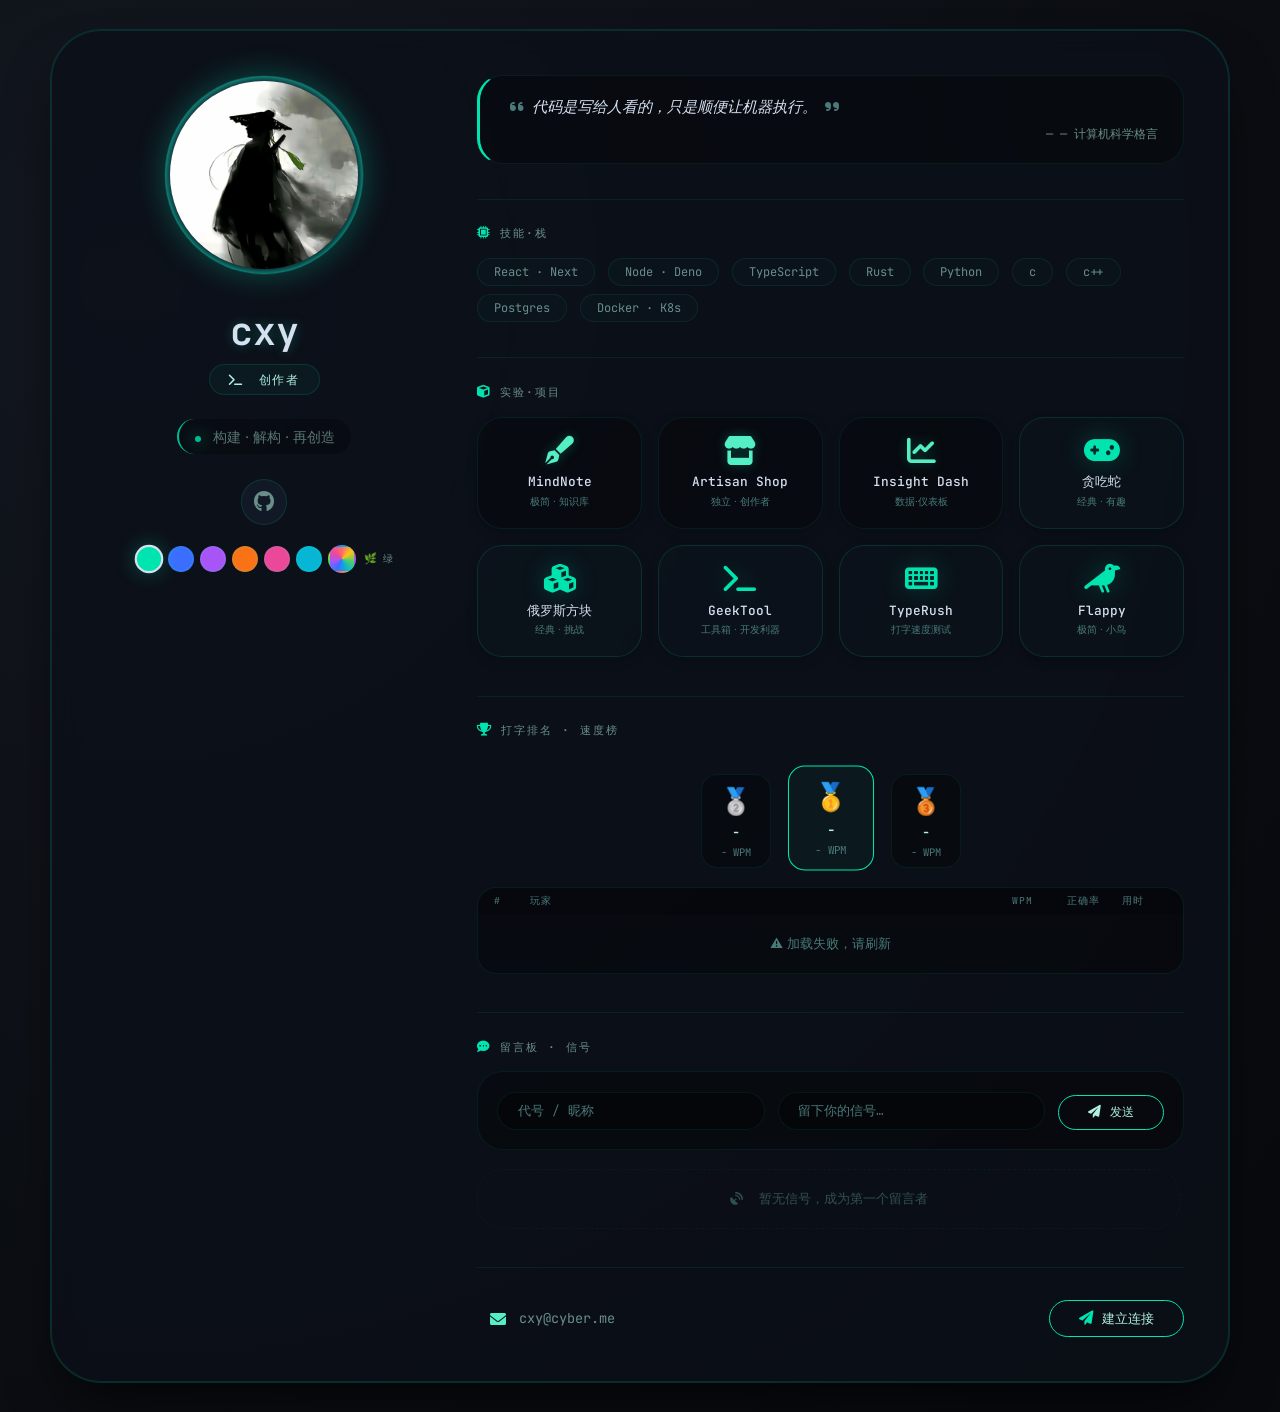
==== index.html @ bfadaebb "feat(theme): 全站统一换肤（assets/theme.css + theme.js） - 新增唯一的令牌表与换肤实现：6 个预设 + 自定义色（派生色按同一套 HSL 关系式推导） - 9" ====
<!DOCTYPE html>
<html lang="zh-CN">

<head>
  <meta charset="UTF-8" />
  <meta name="viewport" content="width=device-width, initial-scale=1.0" />
  <title>cxy的个人网站</title>
  <link rel="stylesheet" href="https://cdnjs.cloudflare.com/ajax/libs/font-awesome/6.0.0-beta3/css/all.min.css" />
  <link rel="preconnect" href="https://fonts.googleapis.com" />
  <link rel="preconnect" href="https://fonts.gstatic.com" crossorigin />
  <link
    href="https://fonts.googleapis.com/css2?family=JetBrains+Mono:wght@400;500;600;700&family=Inter:wght@400;500;600;700&display=swap"
    rel="stylesheet" />
  <link rel="stylesheet" href="assets/theme.css" />
  <script src="assets/theme.js"></script>
  <style>

    * {
      margin: 0;
      padding: 0;
      box-sizing: border-box;
    }

    body {
      font-family: 'Inter', 'JetBrains Mono', monospace;
      background: var(--bg-body);
      background-image: radial-gradient(circle at 10% 20%, #13171f 0%, #080a0e 90%);
      min-height: 100vh;
      display: flex;
      align-items: center;
      justify-content: center;
      padding: 1.8rem;
      color: var(--text-primary);
      line-height: 1.5;
    }

    .card {
      max-width: 1180px;
      width: 100%;
      background: var(--bg-card);
      backdrop-filter: blur(12px) saturate(180%);
      border-radius: 3.2rem;
      padding: 2.8rem;
      border: 1px solid var(--primary-border);
      box-shadow: 0 30px 60px -20px rgba(0, 0, 0, 0.8), 0 0 0 1px var(--primary-border) inset;
      transition: border-color 0.3s;
    }

    .card:hover {
      border-color: var(--primary-border-hover);
    }

    .profile-grid {
      display: grid;
      grid-template-columns: 1fr 2.1fr;
      gap: 2.8rem;
      align-items: start;
    }

    .profile-side {
      display: flex;
      flex-direction: column;
      align-items: center;
      text-align: center;
    }

    .avatar-wrapper {
      position: relative;
      width: 100%;
      max-width: 200px;
      aspect-ratio: 1/1;
      border-radius: 50%;
      padding: 5px;
      background: linear-gradient(145deg, #1a2a3a, #0d1b2a);
      box-shadow: 0 0 30px var(--primary-glow), 0 0 8px var(--primary) inset;
      margin-bottom: 1.8rem;
      border: 1px solid var(--primary-border);
      transition: box-shadow 0.3s;
    }

    .avatar-wrapper:hover {
      box-shadow: 0 0 48px var(--primary-glow), 0 0 12px var(--primary) inset;
    }

    .avatar-placeholder {
      width: 100%;
      height: 100%;
      border-radius: 50%;
      background: #10171f;
      display: flex;
      align-items: center;
      justify-content: center;
      font-size: 4.8rem;
      font-weight: 600;
      color: var(--text-accent);
      text-shadow: 0 0 18px var(--primary-glow);
      border: 1px solid var(--primary-border);
      background-image: radial-gradient(circle at 30% 30%, #1d3347, #0d1823);
    }

    .profile-name {
      font-family: 'JetBrains Mono', monospace;
      font-size: 2.4rem;
      font-weight: 600;
      color: var(--text-primary);
      text-shadow: 0 0 12px var(--primary-glow);
      margin-bottom: 0.2rem;
    }

    .profile-title {
      font-family: 'JetBrains Mono', monospace;
      font-size: 0.75rem;
      font-weight: 400;
      letter-spacing: 1.5px;
      text-transform: uppercase;
      color: var(--text-accent);
      background: rgba(var(--primary-rgb), 0.04);
      padding: 0.35rem 1.2rem;
      border-radius: 40px;
      border: 1px solid var(--primary-border);
      display: inline-block;
      margin-bottom: 1rem;
    }

    .profile-bio {
      font-size: 0.9rem;
      color: var(--text-secondary);
      max-width: 240px;
      margin: 0.5rem auto 1.6rem;
      opacity: 0.8;
      background: var(--bg-input);
      padding: 0.4rem 1rem;
      border-radius: 30px;
      border-left: 2px solid var(--primary);
    }

    .social-links {
      display: flex;
      gap: 1rem;
      flex-wrap: wrap;
      justify-content: center;
    }

    .social-links a {
      display: inline-flex;
      align-items: center;
      justify-content: center;
      width: 46px;
      height: 46px;
      border-radius: 50%;
      background: rgba(20, 30, 44, 0.7);
      color: var(--text-secondary);
      font-size: 1.3rem;
      transition: all 0.2s ease;
      text-decoration: none;
      border: 1px solid var(--primary-border);
    }

    .social-links a:hover {
      background: var(--primary);
      color: #0b0f18;
      transform: translateY(-4px) scale(1.02);
      box-shadow: 0 0 30px var(--primary-glow);
    }

    .profile-content {
      display: flex;
      flex-direction: column;
      gap: 2.2rem;
    }

    .quote-section {
      background: var(--bg-input);
      border-radius: 1.6rem;
      padding: 1.2rem 1.6rem;
      border: 1px solid var(--border-color);
      border-left: 3px solid var(--primary);
      transition: border-color 0.3s;
    }

    .quote-section:hover {
      border-color: var(--primary);
    }

    .quote-text {
      font-size: 0.95rem;
      color: var(--text-primary);
      line-height: 1.6;
      font-style: italic;
    }

    .quote-text i {
      color: var(--text-muted);
      margin: 0 4px;
    }

    .quote-author {
      display: block;
      margin-top: 0.4rem;
      font-size: 0.75rem;
      color: var(--text-secondary);
      font-family: 'JetBrains Mono', monospace;
      text-align: right;
    }

    .quote-author::before {
      content: "— ";
    }

    .skills-section {
      border-top: 1px solid var(--border-color);
      padding-top: 1.6rem;
    }

    .section-label {
      font-family: 'JetBrains Mono', monospace;
      font-size: 0.7rem;
      text-transform: uppercase;
      letter-spacing: 2px;
      font-weight: 500;
      color: var(--text-secondary);
      margin-bottom: 1rem;
      display: flex;
      align-items: center;
      gap: 8px;
    }

    .section-label i {
      color: var(--primary);
      font-size: 0.8rem;
    }

    .skill-tags {
      display: flex;
      flex-wrap: wrap;
      gap: 0.5rem 0.8rem;
    }

    .skill-tag {
      font-family: 'JetBrains Mono', monospace;
      background: rgba(var(--primary-rgb), 0.02);
      padding: 0.25rem 1rem;
      border-radius: 30px;
      font-size: 0.75rem;
      font-weight: 400;
      color: var(--text-secondary);
      border: 1px solid var(--border-color);
      transition: all 0.15s;
    }

    .skill-tag:hover {
      border-color: var(--primary);
      background: rgba(var(--primary-rgb), 0.04);
      color: var(--text-accent);
    }

    .work-section {
      border-top: 1px solid var(--border-color);
      padding-top: 1.6rem;
    }

    .work-grid {
      display: grid;
      grid-template-columns: repeat(auto-fill, minmax(130px, 1fr));
      gap: 1rem;
      margin-top: 0.4rem;
    }

    .work-item {
      background: var(--bg-input);
      border-radius: 1.6rem;
      padding: 1.2rem 0.6rem;
      text-align: center;
      border: 1px solid var(--border-color);
      transition: all 0.25s ease;
      box-shadow: 0 4px 12px rgba(0, 0, 0, 0.2);
      text-decoration: none;
      display: block;
      color: inherit;
      cursor: pointer;
    }

    .work-item:hover {
      transform: translateY(-6px);
      border-color: var(--primary);
      background: rgba(var(--primary-rgb), 0.02);
      box-shadow: 0 0 40px var(--primary-glow);
    }

    .work-item i {
      font-size: 1.8rem;
      color: var(--primary-light);
      margin-bottom: 0.4rem;
      display: block;
      text-shadow: 0 0 12px var(--primary-glow);
    }

    .work-item span {
      display: block;
      font-family: 'JetBrains Mono', monospace;
      font-weight: 500;
      font-size: 0.8rem;
      color: var(--text-primary);
    }

    .work-item small {
      display: block;
      font-size: 0.6rem;
      color: var(--text-muted);
      margin-top: 0.2rem;
    }

    .work-item.game-entry {
      border-color: var(--primary-border);
      background: rgba(var(--primary-rgb), 0.01);
    }

    .work-item.game-entry i {
      color: var(--primary);
      text-shadow: 0 0 24px var(--primary-glow);
    }

    .work-item.game-entry:hover {
      border-color: var(--primary);
      background: rgba(var(--primary-rgb), 0.03);
    }

    /* ===== 打字排名 ===== */
    .rankings-section {
      border-top: 1px solid var(--border-color);
      padding-top: 1.6rem;
      margin-top: 0.2rem;
    }

    .podium {
      display: flex;
      justify-content: center;
      align-items: flex-end;
      gap: 1.2rem;
      padding: 0.8rem 0 1.2rem;
      min-height: 90px;
    }

    .podium-item {
      display: flex;
      flex-direction: column;
      align-items: center;
      gap: 2px;
      padding: 0.4rem 1rem;
      border-radius: 1rem;
      background: var(--bg-input);
      border: 1px solid var(--border-color);
      min-width: 70px;
      transition: 0.2s;
    }

    .podium-item:hover {
      border-color: var(--primary);
      transform: translateY(-2px);
    }

    .podium-first {
      border-color: var(--primary);
      background: rgba(var(--primary-rgb), 0.04);
      padding: 0.6rem 1.5rem;
      transform: scale(1.05);
    }

    .podium-first:hover {
      transform: scale(1.08);
    }

    .podium-medal {
      font-size: 1.6rem;
    }

    .podium-name {
      font-family: 'JetBrains Mono', monospace;
      font-weight: 600;
      font-size: 0.85rem;
      color: var(--text-accent);
    }

    .podium-score {
      font-family: 'JetBrains Mono', monospace;
      font-size: 0.65rem;
      color: var(--text-muted);
    }

    .rankings-table {
      background: var(--bg-input);
      border-radius: 1.2rem;
      border: 1px solid var(--border-color);
      overflow: hidden;
    }

    .rank-header {
      display: grid;
      grid-template-columns: 36px 1fr 55px 55px 45px;
      padding: 0.4rem 1rem;
      background: rgba(0, 0, 0, 0.2);
      font-size: 0.6rem;
      color: var(--text-muted);
      text-transform: uppercase;
      letter-spacing: 1px;
      font-family: 'JetBrains Mono', monospace;
    }

    .rank-row {
      display: grid;
      grid-template-columns: 36px 1fr 55px 55px 45px;
      padding: 0.3rem 1rem;
      font-size: 0.75rem;
      font-family: 'JetBrains Mono', monospace;
      border-top: 1px solid var(--border-color);
      transition: 0.15s;
      align-items: center;
    }

    .rank-row:hover {
      background: rgba(var(--primary-rgb), 0.02);
    }

    .rank-row .rank-num {
      color: var(--text-muted);
      font-size: 0.65rem;
    }

    .rank-row .rank-name {
      color: var(--text-accent);
      font-weight: 500;
    }

    .rank-row .rank-wpm {
      color: var(--primary);
      font-weight: 600;
    }

    .rank-row .rank-acc {
      color: var(--text-secondary);
    }

    .rank-row .rank-time {
      color: var(--text-muted);
      font-size: 0.65rem;
    }

    .rank-row.me {
      background: rgba(var(--primary-rgb), 0.04);
      border-left: 2px solid var(--primary);
    }

    .rank-empty {
      padding: 1.2rem;
      text-align: center;
      color: var(--text-muted);
      font-size: 0.8rem;
    }

    .guestbook-section {
      border-top: 1px solid var(--border-color);
      padding-top: 1.6rem;
      margin-top: 0.2rem;
    }

    .guestbook-area {
      display: flex;
      flex-direction: column;
      gap: 1.2rem;
    }

    .guestbook-form {
      display: flex;
      flex-direction: column;
      gap: 0.8rem;
      background: var(--bg-input);
      padding: 1.2rem;
      border-radius: 1.6rem;
      border: 1px solid var(--border-color);
    }

    .form-row {
      display: flex;
      gap: 0.8rem;
      flex-wrap: wrap;
    }

    .form-row input,
    .form-row textarea {
      flex: 1;
      background: rgba(0, 0, 0, 0.3);
      border: 1px solid var(--border-color);
      border-radius: 60px;
      padding: 0.6rem 1.2rem;
      font-family: 'JetBrains Mono', monospace;
      font-size: 0.8rem;
      color: var(--text-primary);
      outline: none;
      min-width: 140px;
      transition: border-color 0.3s;
    }

    .form-row input:focus,
    .form-row textarea:focus {
      border-color: var(--primary);
      box-shadow: 0 0 20px var(--primary-glow);
    }

    .form-row textarea {
      border-radius: 1.2rem;
      resize: vertical;
      min-height: 60px;
      flex-basis: 100%;
    }

    .form-row input::placeholder,
    .form-row textarea::placeholder {
      color: var(--text-muted);
      font-weight: 300;
    }

    .btn-submit {
      align-self: flex-end;
      background: transparent;
      border: 1px solid var(--primary);
      color: var(--text-accent);
      padding: 0.5rem 1.8rem;
      border-radius: 60px;
      font-family: 'JetBrains Mono', monospace;
      font-size: 0.75rem;
      font-weight: 500;
      cursor: pointer;
      transition: all 0.25s ease;
      display: inline-flex;
      align-items: center;
      gap: 0.6rem;
    }

    .btn-submit:hover {
      background: var(--primary);
      color: #0b0f18;
      box-shadow: 0 0 40px var(--primary-glow);
    }

    .btn-submit i {
      font-size: 0.8rem;
    }

    .messages-container {
      display: flex;
      flex-direction: column;
      gap: 0.9rem;
      max-height: 340px;
      overflow-y: auto;
      padding-right: 4px;
      scrollbar-width: thin;
      scrollbar-color: #1a3340 transparent;
    }

    .messages-container::-webkit-scrollbar {
      width: 4px;
    }

    .messages-container::-webkit-scrollbar-track {
      background: transparent;
    }

    .messages-container::-webkit-scrollbar-thumb {
      background: #1a3340;
      border-radius: 12px;
    }

    .message-item {
      background: rgba(0, 20, 20, 0.15);
      border-radius: 1.2rem;
      padding: 0.8rem 1.2rem;
      border-left: 3px solid var(--primary);
      border: 1px solid var(--border-color);
      border-left-width: 4px;
      display: flex;
      justify-content: space-between;
      align-items: flex-start;
      gap: 0.8rem;
      transition: background 0.2s;
    }

    .message-item:hover {
      background: rgba(var(--primary-rgb), 0.01);
    }

    .message-body {
      flex: 1;
    }

    .message-meta {
      display: flex;
      align-items: baseline;
      gap: 0.6rem;
      flex-wrap: wrap;
      margin-bottom: 0.15rem;
    }

    .message-author {
      font-family: 'JetBrains Mono', monospace;
      font-weight: 600;
      font-size: 0.8rem;
      color: var(--text-accent);
    }

    .message-time {
      font-family: 'JetBrains Mono', monospace;
      font-size: 0.55rem;
      color: var(--text-muted);
      letter-spacing: 0.3px;
    }

    .message-text {
      font-size: 0.9rem;
      color: var(--text-primary);
      word-break: break-word;
      line-height: 1.5;
    }

    .message-delete {
      background: transparent;
      border: none;
      color: var(--text-muted);
      cursor: pointer;
      font-size: 0.9rem;
      padding: 0.2rem 0.4rem;
      border-radius: 30px;
      transition: all 0.15s;
      flex-shrink: 0;
      margin-top: 0.1rem;
    }

    .message-delete:hover {
      color: #ff6b6b;
      background: rgba(255, 100, 100, 0.06);
      transform: scale(1.1);
    }

    .empty-messages {
      color: var(--text-muted);
      font-family: 'JetBrains Mono', monospace;
      font-size: 0.8rem;
      text-align: center;
      padding: 1.2rem 0;
      border: 1px dashed var(--border-color);
      border-radius: 1.6rem;
      opacity: 0.6;
    }

    .contact-row {
      margin-top: 0.2rem;
      display: flex;
      flex-wrap: wrap;
      align-items: center;
      gap: 1.2rem 1.8rem;
      border-top: 1px solid var(--border-color);
      padding-top: 2rem;
    }

    .contact-item {
      display: flex;
      align-items: center;
      gap: 0.6rem;
      color: var(--text-secondary);
      font-size: 0.85rem;
      font-family: 'JetBrains Mono', monospace;
      text-decoration: none;
      padding: 0.2rem 0.6rem;
      border-radius: 30px;
      transition: color 0.2s;
    }

    .contact-item i {
      font-size: 1rem;
      color: var(--primary-light);
      width: 1.4rem;
      text-align: center;
    }

    .contact-item:hover {
      color: var(--text-accent);
    }

    .btn-cta {
      background: transparent;
      color: var(--text-accent);
      padding: 0.5rem 1.8rem;
      border-radius: 60px;
      font-weight: 500;
      font-size: 0.8rem;
      font-family: 'JetBrains Mono', monospace;
      text-decoration: none;
      border: 1px solid var(--primary);
      transition: all 0.25s ease;
      display: inline-flex;
      align-items: center;
      gap: 0.6rem;
      margin-left: auto;
    }

    .btn-cta i {
      color: var(--primary);
      font-size: 0.9rem;
      transition: color 0.25s;
    }

    .btn-cta:hover {
      background: var(--primary);
      color: #0b0f18;
      box-shadow: 0 0 40px var(--primary-glow);
    }

    .btn-cta:hover i {
      color: #0b0f18;
    }

    .scanline {
      position: fixed;
      top: 0;
      left: 0;
      width: 100%;
      height: 100%;
      pointer-events: none;
      z-index: 9999;
      background: repeating-linear-gradient(0deg, rgba(var(--primary-rgb), 0.01) 0px, rgba(0, 0, 0, 0.01) 2px, transparent 4px,
          transparent 6px);
      opacity: 0.15;
    }

    .glow-dot {
      display: inline-block;
      width: 6px;
      height: 6px;
      background: var(--primary);
      border-radius: 50%;
      margin-right: 8px;
      box-shadow: 0 0 16px var(--primary);
      animation: pulse-dot 1.8s infinite;
    }

    @keyframes pulse-dot {

      0%,
      100% {
        opacity: 0.3;
        transform: scale(0.9);
      }

      50% {
        opacity: 1;
        transform: scale(1.2);
      }
    }

    @media (max-width: 820px) {
      .profile-grid {
        grid-template-columns: 1fr;
        gap: 1.8rem;
      }

      .card {
        padding: 2rem 1.6rem;
        border-radius: 2.4rem;
      }

      .profile-side {
        max-width: 280px;
        margin: 0 auto;
      }

      .avatar-wrapper {
        max-width: 150px;
      }

      .profile-name {
        font-size: 2rem;
      }

      .work-grid {
        grid-template-columns: repeat(auto-fill, minmax(120px, 1fr));
      }

      .contact-row {
        flex-direction: column;
        align-items: stretch;
        gap: 0.6rem;
      }

      .btn-cta {
        margin-left: 0;
        justify-content: center;
      }

      .form-row {
        flex-direction: column;
      }

      .form-row input {
        flex-basis: auto;
      }

      .btn-submit {
        align-self: stretch;
        justify-content: center;
      }
    }

    @media (max-width: 480px) {
      .card {
        padding: 1.2rem 1rem;
        border-radius: 1.8rem;
      }

      .profile-name {
        font-size: 1.6rem;
      }

      .skill-tags {
        gap: 0.3rem;
      }

      .skill-tag {
        font-size: 0.7rem;
        padding: 0.2rem 0.7rem;
      }

      .message-item {
        flex-wrap: wrap;
      }

      .message-delete {
        align-self: flex-end;
      }
    }
  </style>
</head>

<body>
  <div class="scanline" aria-hidden="true"></div>
  <main class="card">
    <div class="profile-grid">
      <!-- 左侧 -->
      <aside class="profile-side">
        <div class="avatar-wrapper">
          <img src="avatar.jpg" alt="cxy"
            style="width:100%;height:100%;border-radius:50%;object-fit:cover;display:block;" />
        </div>
        <h1 class="profile-name">cxy</h1>
        <span class="profile-title"><i class="fas fa-terminal" style="margin-right: 6px;"></i> 创作者</span>
        <div class="profile-bio">
          <span class="glow-dot"></span> 构建 · 解构 · 再创造
        </div>
        <div class="social-links">
          <a href="https://github.com/Tzlqcxy" target="_blank" aria-label="GitHub">
            <i class="fab fa-github"></i>
          </a>
        </div>
        <!-- 换肤 + 调色盘 -->
        <div data-theme-switcher style="margin-top:1.2rem"></div>
      </aside>
      <!-- 右侧 -->
      <section class="profile-content">
        <!-- 每日名言 -->
        <div class="quote-section">
          <div class="quote-text" id="quoteText">
            <i class="fas fa-quote-left"></i> 加载中... <i class="fas fa-quote-right"></i>
          </div>
          <div class="quote-author" id="quoteAuthor">——</div>
        </div>
        <!-- 技能 -->
        <div class="skills-section">
          <div class="section-label"><i class="fas fa-microchip"></i> 技能·栈</div>
          <div class="skill-tags">
            <span class="skill-tag">React · Next</span>
            <span class="skill-tag">Node · Deno</span>
            <span class="skill-tag">TypeScript</span>
            <span class="skill-tag">Rust</span>
            <span class="skill-tag">Python</span>
            <span class="skill-tag">c</span>
            <span class="skill-tag">c++</span>
            <span class="skill-tag">Postgres</span>
            <span class="skill-tag">Docker · K8s</span>
          </div>
        </div>
        <!-- 作品 -->
        <div class="work-section">
          <div class="section-label"><i class="fas fa-cube"></i> 实验·项目</div>
          <div class="work-grid">
            <a href="mindnote.html" class="work-item">
              <i class="fas fa-pen-fancy"></i>
              <span>MindNote</span>
              <small>极简 · 知识库</small>
            </a>
            <a href="artisan.html" class="work-item">
              <i class="fas fa-store"></i>
              <span>Artisan Shop</span>
              <small>独立 · 创作者</small>
            </a>
            <a href="dash.html" class="work-item">
              <i class="fas fa-chart-line"></i>
              <span>Insight Dash</span>
              <small>数据·仪表板</small>
            </a>
            <a href="snakegames.html" class="work-item game-entry">
              <i class="fas fa-gamepad"></i>
              <span>贪吃蛇</span>
              <small>经典 · 有趣</small>
            </a>
            <a href="tetris.html" class="work-item game-entry">
              <i class="fas fa-cubes"></i>
              <span>俄罗斯方块</span>
              <small>经典 · 挑战</small>
            </a>
            <a href="tool.html" class="work-item game-entry">
              <i class="fas fa-terminal"></i>
              <span>GeekTool</span>
              <small>工具箱 · 开发利器</small>
            </a>
            <a href="type.html" class="work-item game-entry">
              <i class="fas fa-keyboard"></i>
              <span>TypeRush</span>
              <small>打字速度测试</small>
            </a>
            <a href="flappy.html" class="work-item game-entry">
              <i class="fas fa-crow"></i>
              <span>Flappy</span>
              <small>极简 · 小鸟</small>
            </a>
          </div>
        </div>

        <!-- ===== 打字排名 ===== -->
        <div class="rankings-section">
          <div class="section-label"><i class="fas fa-trophy"></i> 打字排名 · 速度榜</div>

          <div class="podium" id="podium">
            <div class="podium-item" id="rank2">
              <span class="podium-medal">🥈</span>
              <span class="podium-name">-</span>
              <span class="podium-score">- WPM</span>
            </div>
            <div class="podium-item podium-first" id="rank1">
              <span class="podium-medal">🥇</span>
              <span class="podium-name">-</span>
              <span class="podium-score">- WPM</span>
            </div>
            <div class="podium-item" id="rank3">
              <span class="podium-medal">🥉</span>
              <span class="podium-name">-</span>
              <span class="podium-score">- WPM</span>
            </div>
          </div>

          <div class="rankings-table">
            <div class="rank-header">
              <span>#</span>
              <span>玩家</span>
              <span>WPM</span>
              <span>正确率</span>
              <span>用时</span>
            </div>
            <div id="rankingsList">
              <div class="rank-empty">⏳ 加载中...</div>
            </div>
          </div>
        </div>

        <!-- 留言板 -->
        <div class="guestbook-section">
          <div class="section-label"><i class="fas fa-comment-dots"></i> 留言板 · 信号</div>
          <div class="guestbook-area">
            <form class="guestbook-form" id="guestbookForm">
              <div class="form-row">
                <input type="text" id="nameInput" placeholder="代号 / 昵称" maxlength="20" required />
                <input type="text" id="messageInput" placeholder="留下你的信号…" maxlength="120" required />
                <button type="submit" class="btn-submit"><i class="fas fa-paper-plane"></i> 发送</button>
              </div>
            </form>
            <div class="messages-container" id="messagesContainer"></div>
          </div>
        </div>
        <!-- 联系 -->
        <div class="contact-row">
          <a href="mailto:cxy@cyber.me" class="contact-item">
            <i class="fas fa-envelope"></i> cxy@cyber.me
          </a>
          <a href="#" class="btn-cta">
            <i class="fas fa-paper-plane"></i> 建立连接
          </a>
        </div>
      </section>
    </div>
  </main>

  <script>
    
    // ===== 每日名言 =====
    (function () {
      const quotes = [
        { text: "代码是写给人看的，只是顺便让机器执行。", author: "计算机科学格言" },
        { text: "简单是可靠的先决条件。", author: "Edsger Dijkstra" },
        { text: "任何傻瓜都能写出计算机能理解的代码。优秀的程序员写出人能读懂的代码。", author: "Martin Fowler" },
        { text: "程序必须是为了让人阅读而写，只是顺便让机器执行。", author: "Harold Abelson" },
        { text: "好的设计是显而易见的，伟大的设计是隐形的。", author: "Jared Spool" },
        { text: "在软件中，唯一不变的就是变化本身。", author: "敏捷宣言" },
        { text: "复杂性是万恶之源。", author: "计算机科学格言" },
        { text: "先让它工作，再让它正确，最后让它更快。", author: "编程格言" },
        { text: "最有效的调试工具是仔细思考。", author: "Brian Kernighan" },
        { text: "优秀的设计师会简化，而不是复杂化。", author: "设计格言" },
        { text: "不要重复自己。", author: "DRY 原则" },
        { text: "保持简单，傻瓜。", author: "KISS 原则" },
        { text: "预见变化并拥抱它。", author: "敏捷价值观" },
        { text: "最好的方式是去做，而不是空谈。", author: "实践格言" },
        { text: "创造力是聪明地玩耍。", author: "Albert Einstein" },
        { text: "完美不是没有东西可加，而是没有东西可减。", author: "Antoine de Saint-Exupéry" },
        { text: "设计不只是它看起来怎样，还在于它怎样工作。", author: "Steve Jobs" },
      ];
      const now = new Date();
      const start = new Date(now.getFullYear(), 0, 0);
      const diff = now - start;
      const dayOfYear = Math.floor(diff / (1000 * 60 * 60 * 24));
      const index = dayOfYear % quotes.length;
      const quote = quotes[index];
      const textEl = document.getElementById('quoteText');
      const authorEl = document.getElementById('quoteAuthor');
      if (textEl && authorEl) {
        textEl.innerHTML = `<i class="fas fa-quote-left"></i> ${quote.text} <i class="fas fa-quote-right"></i>`;
        authorEl.textContent = `— ${quote.author}`;
      }
    })();

    // ===== 留言板 (D1 后端存储) =====
    (function () {
      const API_BASE = 'https://api.eggfish.dpdns.org/api';

      async function fetchMessages() {
        try {
          const resp = await fetch(`${API_BASE}/messages`);
          if (!resp.ok) throw new Error('获取失败');
          const data = await resp.json();
          localStorage.setItem('geek_guestbook_messages', JSON.stringify(data));
          return data;
        } catch (error) {
          console.warn('从服务器获取留言失败:', error);
          try {
            const raw = localStorage.getItem('geek_guestbook_messages');
            if (raw) {
              const parsed = JSON.parse(raw);
              if (Array.isArray(parsed)) return parsed;
            }
          } catch (_) { }
          return [];
        }
      }

      async function addMessage(name, text) {
        try {
          const resp = await fetch(`${API_BASE}/messages`, {
            method: 'POST',
            headers: { 'Content-Type': 'application/json' },
            body: JSON.stringify({ name: name.trim(), text: text.trim() })
          });
          if (!resp.ok) {
            const errMsg = await resp.text();
            throw new Error(errMsg || '保存失败');
          }
          return true;
        } catch (error) {
          console.warn('发送留言失败:', error);
          alert('⚠️ ' + error.message);
          return false;
        }
      }

      async function deleteMessage(id) {
        try {
          const resp = await fetch(`${API_BASE}/messages/${id}`, {
            method: 'DELETE'
          });
          if (!resp.ok) throw new Error('删除失败');
          return true;
        } catch (error) {
          console.warn('删除留言失败:', error);
          alert('⚠️ 删除失败，请重试');
          return false;
        }
      }

      function formatTime(timestamp) {
        const date = new Date(timestamp);
        const pad = (n) => String(n).padStart(2, '0');
        return `${date.getFullYear()}-${pad(date.getMonth() + 1)}-${pad(date.getDate())} ${pad(date.getHours())}:${pad(date.getMinutes())}`;
      }

      function escapeHtml(unsafe) {
        if (!unsafe) return '';
        return unsafe.replace(/&/g, "&amp;").replace(/</g, "&lt;").replace(/>/g, "&gt;").replace(/"/g, "&quot;")
          .replace(/'/g, "&#039;");
      }

      function renderMessages(messages) {
        const container = document.getElementById('messagesContainer');
        if (!container) return;

        if (!messages || messages.length === 0) {
          container.innerHTML =
            `<div class="empty-messages"><i class="fas fa-satellite-dish" style="margin-right: 8px;"></i> 暂无信号，成为第一个留言者</div>`;
          return;
        }

        const sorted = [...messages].sort((a, b) => (b.created_at || b.time || 0) - (a.created_at || a.time || 0));

        let html = '';
        sorted.forEach(msg => {
          const name = msg.name || '匿名';
          const text = msg.text || '…';
          const time = msg.created_at || msg.time || Date.now();
          const id = msg.id;
          const timeStr = formatTime(time);

          html += `
                <div class="message-item" data-id="${id}">
                    <div class="message-body">
                        <div class="message-meta">
                            <span class="message-author">${escapeHtml(name)}</span>
                            <span class="message-time">${timeStr}</span>
                        </div>
                        <div class="message-text">${escapeHtml(text)}</div>
                    </div>
                    <button class="message-delete" data-id="${id}" title="删除信号"><i class="fas fa-trash-alt"></i></button>
                </div>
            `;
        });

        container.innerHTML = html;

        container.querySelectorAll('.message-delete').forEach(btn => {
          btn.addEventListener('click', async function (e) {
            e.stopPropagation();
            const id = Number(this.getAttribute('data-id'));
            if (!id) return;
            if (!confirm('确定要抹除这条信号吗？')) return;

            const ok = await deleteMessage(id);
            if (ok) {
              const messages = await fetchMessages();
              renderMessages(messages);
            }
          });
        });
      }

      async function loadMessages() {
        const messages = await fetchMessages();
        renderMessages(messages);
        return messages;
      }

      const form = document.getElementById('guestbookForm');
      const nameInput = document.getElementById('nameInput');
      const messageInput = document.getElementById('messageInput');

      if (form) {
        form.addEventListener('submit', async function (e) {
          e.preventDefault();

          const name = nameInput.value.trim();
          const text = messageInput.value.trim();

          if (!name || !text) {
            alert('代号和信号都不能为空 ✦');
            return;
          }

          const submitBtn = form.querySelector('.btn-submit');
          submitBtn.disabled = true;
          submitBtn.innerHTML = '<i class="fas fa-spinner fa-spin"></i> 发送中...';

          const ok = await addMessage(name, text);

          submitBtn.disabled = false;
          submitBtn.innerHTML = '<i class="fas fa-paper-plane"></i> 发送';

          if (ok) {
            nameInput.value = '';
            messageInput.value = '';
            const messages = await fetchMessages();
            renderMessages(messages);
            const container = document.getElementById('messagesContainer');
            if (container) container.scrollTop = 0;
          }
        });
      }

      loadMessages();

      window.refreshGuestbook = loadMessages;

      setInterval(() => {
        loadMessages();
      }, 30000);
    })();

    // ===== 打字排名 =====
    (function () {
      const API_BASE = 'https://api.eggfish.dpdns.org/api';
      const container = document.getElementById('rankingsList');
      const playerName = localStorage.getItem('typing_name') || 'cxy';

      function escapeHtml(unsafe) {
        if (!unsafe) return '';
        return unsafe.replace(/&/g, "&amp;").replace(/</g, "&lt;").replace(/>/g, "&gt;").replace(/"/g, "&quot;")
          .replace(/'/g, "&#039;");
      }

      // 更新领奖台
      async function updatePodium() {
        try {
          const res = await fetch(`${API_BASE}/rankings/top`);
          if (!res.ok) throw new Error('获取领奖台失败');
          const data = await res.json();
          const ranks = ['rank1', 'rank2', 'rank3'];
          const medals = ['🥇', '🥈', '🥉'];
          ranks.forEach((id, i) => {
            const el = document.getElementById(id);
            if (!el) return;
            const item = data && data[i] ? data[i] : null;
            if (item) {
              el.querySelector('.podium-name').textContent = item.player_name;
              el.querySelector('.podium-score').textContent = `${item.wpm} WPM`;
              el.querySelector('.podium-medal').textContent = medals[i];
            } else {
              el.querySelector('.podium-name').textContent = '---';
              el.querySelector('.podium-score').textContent = '-- WPM';
              el.querySelector('.podium-medal').textContent = medals[i];
            }
          });
        } catch (error) {
          console.warn('领奖台加载失败:', error);
        }
      }

      // 更新排名列表
async function updateRankings() {
    try {
        const res = await fetch(`${API_BASE}/rankings?limit=20`);
        if (!res.ok) throw new Error('获取排名列表失败');
        const data = await res.json();

        if (!data || data.length === 0) {
            container.innerHTML = '<div class="rank-empty">🏁 暂无数据，快去打字测试！</div>';
            return;
        }

        let html = '';
        data.forEach((item, index) => {
            const isMe = item.player_name === playerName;
            html += `
                <div class="rank-row ${isMe ? 'me' : ''}">
                    <span class="rank-num">#${index + 1}</span>
                    <span class="rank-name">${escapeHtml(item.player_name)}</span>
                    <span class="rank-wpm">${item.wpm}</span>
                    <span class="rank-acc">${item.accuracy}%</span>
                    <span class="rank-time">${item.time_used}s</span>
                </div>
            `;
        });
        container.innerHTML = html;
    } catch (error) {
        console.warn('排名列表加载失败:', error);
        // 区分：是网络错误还是真的没数据
        container.innerHTML = '<div class="rank-empty">⚠️ 加载失败，请刷新</div>';
    }
}

      // 首次加载
      updatePodium();
      updateRankings();

      // 每 30 秒自动刷新
      setInterval(() => {
        updatePodium();
        updateRankings();
      }, 30000);
    })();
  </script>

</body>

</html>
---- assets/theme.css ----
/* ============================================================
   GeekTool 站点 · 全局设计令牌 + 换肤控件样式
   由 assets/theme.js 在 <head> 里同步应用主题（避免闪烁）
   页面自己的 <style> 可以覆盖这里的令牌；主题色一律用 var() 引用
   ============================================================ */

:root {
    /* 主色族（由 theme.js 按预设/自定义色覆盖） */
    --primary: #00e5b0;
    --primary-dark: #00b894;
    --primary-light: #55efc4;
    --primary-rgb: 0, 255, 200;
    /* 半透明主色请用 rgba(var(--primary-rgb), .04)，这样自定义颜色也能跟随 */
    --primary-glow: rgba(0, 255, 200, 0.25);
    --primary-border: rgba(0, 255, 200, 0.12);
    --primary-border-hover: rgba(0, 255, 200, 0.25);
    --border-color: rgba(0, 255, 200, 0.08);

    /* 文本色族（accent/secondary/muted 随主色微调） */
    --text-primary: #d6e0f0;
    --text-accent: #b0f0e0;
    --text-secondary: #6a8e8a;
    --text-muted: #4a7a7a;

    /* 背景（与主题无关，固定） */
    --bg-body: #0b0d12;
    --bg-card: rgba(12, 16, 24, 0.78);
    --bg-input: rgba(0, 0, 0, 0.3);
    --bg-panel: rgba(0, 0, 0, 0.2);

    /* 语义色（与主题无关） */
    --correct-color: #51cf66;
    --incorrect-color: #ff6b6b;
    --warn-color: #ffb86b;
    --danger-color: #ff6b6b;
}

/* 槽位统一为 flex 容器：否则内部的 inline-flex 会产生行盒下降沿空隙（+4px），把页面顶下去 */
[data-theme-switcher] {
    display: flex;
    align-items: center;
}

/* ---------- 换肤控件（内联槽位 / 右下角浮动两种形态） ---------- */
.gt-switch {
    display: inline-flex;
    align-items: center;
    gap: 6px;
    flex-wrap: wrap;
}

.gt-dot {
    width: 26px;
    height: 26px;
    padding: 0;
    border-radius: 50%;
    border: 2px solid var(--border-color);
    background: var(--gt-dot-color, var(--primary));
    cursor: pointer;
    transition: transform 0.18s, box-shadow 0.18s, border-color 0.18s;
    flex-shrink: 0;
}

.gt-dot:hover {
    transform: scale(1.15);
}

.gt-dot[aria-pressed="true"] {
    border-color: var(--text-primary);
    box-shadow: 0 0 18px var(--primary-glow);
    transform: scale(1.1);
}

.gt-picker-wrap {
    position: relative;
    display: inline-flex;
    width: 28px;
    height: 28px;
    border-radius: 50%;
    overflow: hidden;
    border: 2px solid var(--border-color);
    cursor: pointer;
    flex-shrink: 0;
    transition: transform 0.18s;
    background: conic-gradient(#ff6b6b, #fcc419, #51cf66, #06b6d4, #3b6eff, #a855f7, #ec4899, #ff6b6b);
}

.gt-picker-wrap:hover {
    transform: scale(1.12);
}

.gt-picker {
    position: absolute;
    inset: -6px;
    width: calc(100% + 12px);
    height: calc(100% + 12px);
    border: none;
    padding: 0;
    opacity: 0;
    cursor: pointer;
}

.gt-label {
    font-family: 'JetBrains Mono', monospace;
    font-size: 0.65rem;
    color: var(--text-secondary);
    margin-left: 2px;
    white-space: nowrap;
}

/* 右下角浮动形态：默认收成一个圆钮，点开才展开色板 */
.gt-dock {
    position: fixed;
    right: 16px;
    bottom: 16px;
    z-index: 9997;
    display: flex;
    align-items: center;
    gap: 8px;
    flex-direction: row-reverse;
}

.gt-dock .gt-switch {
    display: none;
    padding: 8px 10px;
    border-radius: 40px;
    background: var(--bg-card);
    backdrop-filter: blur(12px);
    -webkit-backdrop-filter: blur(12px);
    border: 1px solid var(--primary-border);
    box-shadow: 0 12px 30px rgba(0, 0, 0, 0.55);
}

.gt-dock.open .gt-switch {
    display: inline-flex;
    animation: gt-pop 0.18s ease;
}

@keyframes gt-pop {
    from {
        opacity: 0;
        transform: translateX(8px) scale(0.94);
    }

    to {
        opacity: 1;
        transform: none;
    }
}

.gt-fab {
    width: 38px;
    height: 38px;
    border-radius: 50%;
    cursor: pointer;
    border: 1px solid var(--primary-border-hover);
    background: var(--bg-card);
    backdrop-filter: blur(12px);
    -webkit-backdrop-filter: blur(12px);
    box-shadow: 0 8px 24px rgba(0, 0, 0, 0.5), 0 0 18px var(--primary-glow);
    display: flex;
    align-items: center;
    justify-content: center;
    transition: transform 0.18s, box-shadow 0.18s;
}

.gt-fab:hover {
    transform: scale(1.08);
}

.gt-fab span {
    width: 16px;
    height: 16px;
    border-radius: 50%;
    background: linear-gradient(140deg, var(--primary-light), var(--primary));
    box-shadow: 0 0 12px var(--primary-glow);
}

@media (max-width: 480px) {
    .gt-dock {
        right: 10px;
        bottom: 10px;
    }

    .gt-dot {
        width: 22px;
        height: 22px;
    }

    .gt-dock .gt-switch {
        padding: 6px 8px;
        gap: 4px;
    }

    .gt-pop .gt-fab {
        width: 24px;
        height: 24px;
    }
}

/* 紧凑形态：窄容器里只占一个圆钮，点开在下方弹出色板 */
.gt-pop {
    position: relative;
    display: inline-flex;
    align-items: center;
    flex-shrink: 0;
}

/* 宽容器里的「狝屏备用」紧凑形态，默认不显示 */
.gt-pop-alt {
    display: none;
}

/* 紧凑钮必须小于头部原有高度（实测 23~26px），否则会把头部撑高 */
.gt-pop .gt-fab {
    width: 22px;
    height: 22px;
}

.gt-pop .gt-fab span {
    width: 10px;
    height: 10px;
}

.gt-pop .gt-switch {
    display: none;
    position: absolute;
    right: 0;
    top: calc(100% + 8px);
    z-index: 9997;
    padding: 8px 10px;
    border-radius: 40px;
    background: var(--bg-body);
    border: 1px solid var(--primary-border-hover);
    box-shadow: 0 14px 34px rgba(0, 0, 0, 0.75), 0 0 18px var(--primary-glow);
}

.gt-pop.open .gt-switch {
    display: inline-flex;
    animation: gt-pop-in 0.16s ease;
}

@keyframes gt-pop-in {
    from {
        opacity: 0;
        transform: translateY(-4px) scale(0.96);
    }

    to {
        opacity: 1;
        transform: none;
    }
}

@media (max-width: 600px) {

    /* 窄屏：宽容器里的整条色板换成紧凑形态，避免头部换行被撜高 */
    .gt-slot-full > .gt-switch {
        display: none;
    }

    .gt-slot-full > .gt-pop-alt {
        display: inline-flex;
    }
}

@media print {
    .gt-dock {
        display: none;
    }
}
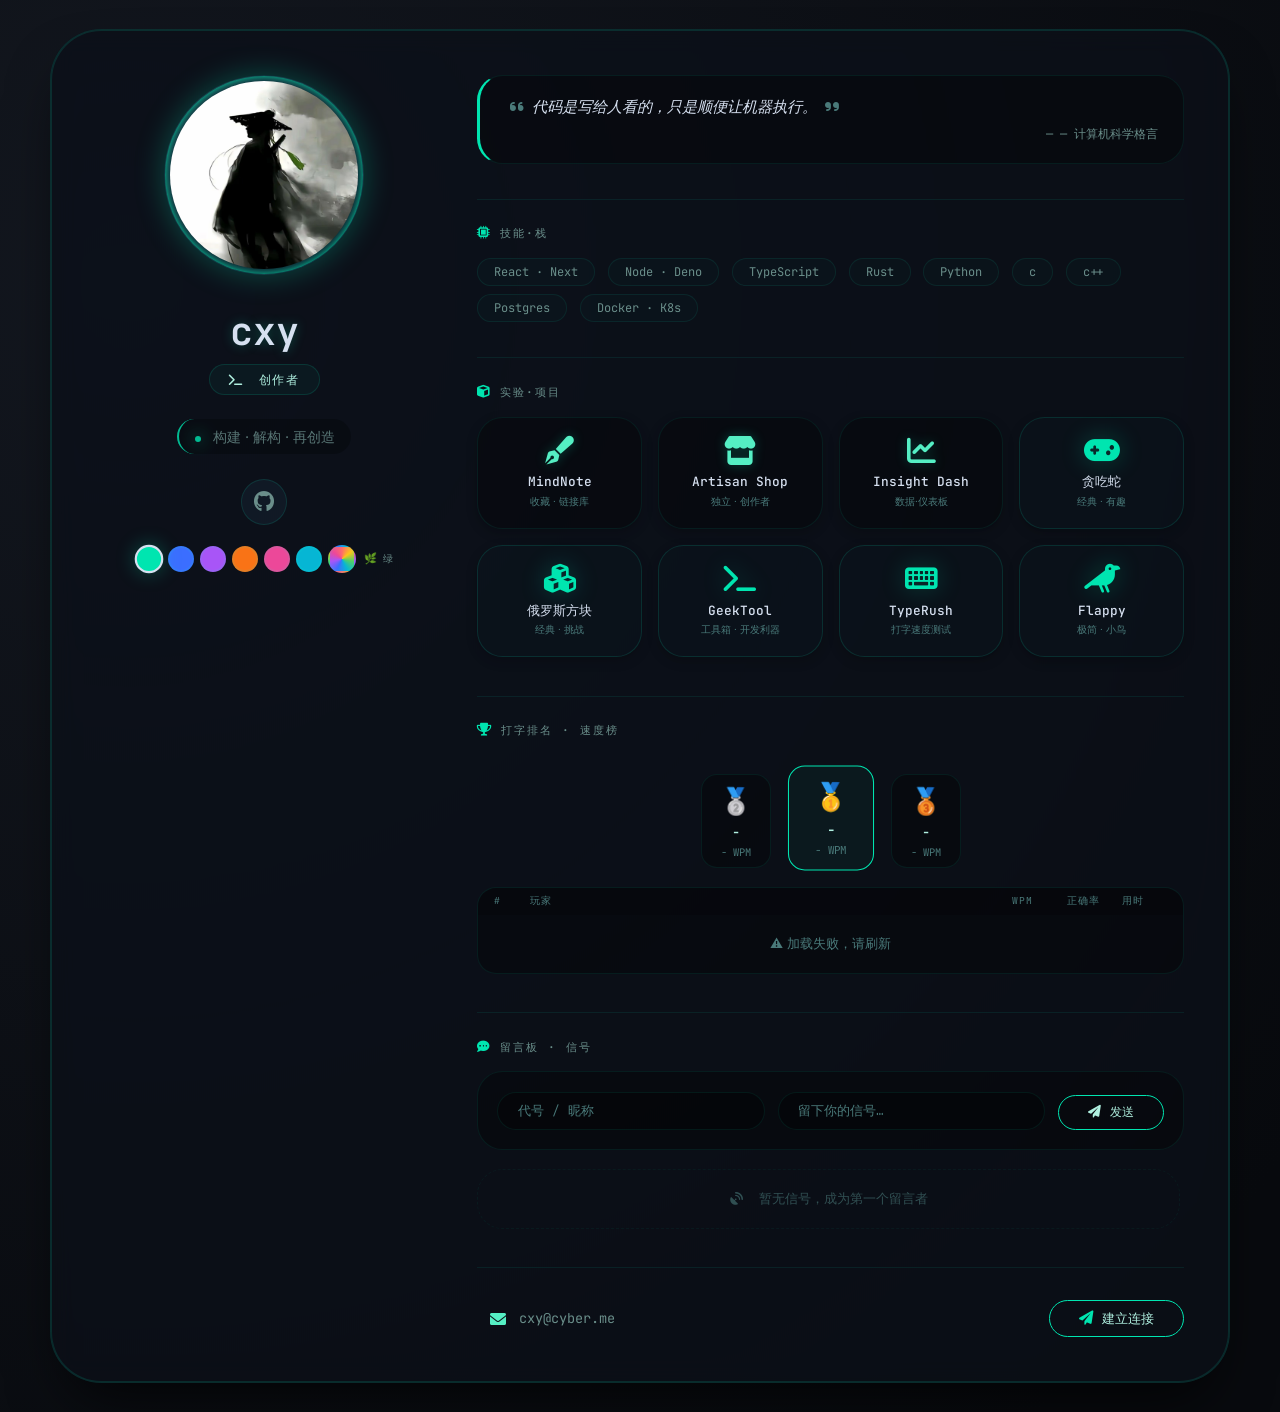
==== commit 42fd55a2: "refactor(mindnote): 去掉网页抓取，改成点卡片直达原站的链接收藏库 抓取太慢（第三方代理实测常 20s+ 超时、522 频发），而代理通道本身不可靠， 因此彻底移除抓取链路，改为最朴" ====
--- a/index.html
+++ b/index.html
@@ -12,6 +12,7 @@
     href="https://fonts.googleapis.com/css2?family=JetBrains+Mono:wght@400;500;600;700&family=Inter:wght@400;500;600;700&display=swap"
     rel="stylesheet" />
   <link rel="stylesheet" href="assets/theme.css" />
+  <link rel="icon" type="image/svg+xml" href="favicon.svg" data-theme-icon />
   <script src="assets/theme.js"></script>
   <style>
 
@@ -893,7 +894,7 @@
             <a href="mindnote.html" class="work-item">
               <i class="fas fa-pen-fancy"></i>
               <span>MindNote</span>
-              <small>极简 · 知识库</small>
+              <small>收藏 · 链接库</small>
             </a>
             <a href="artisan.html" class="work-item">
               <i class="fas fa-store"></i>
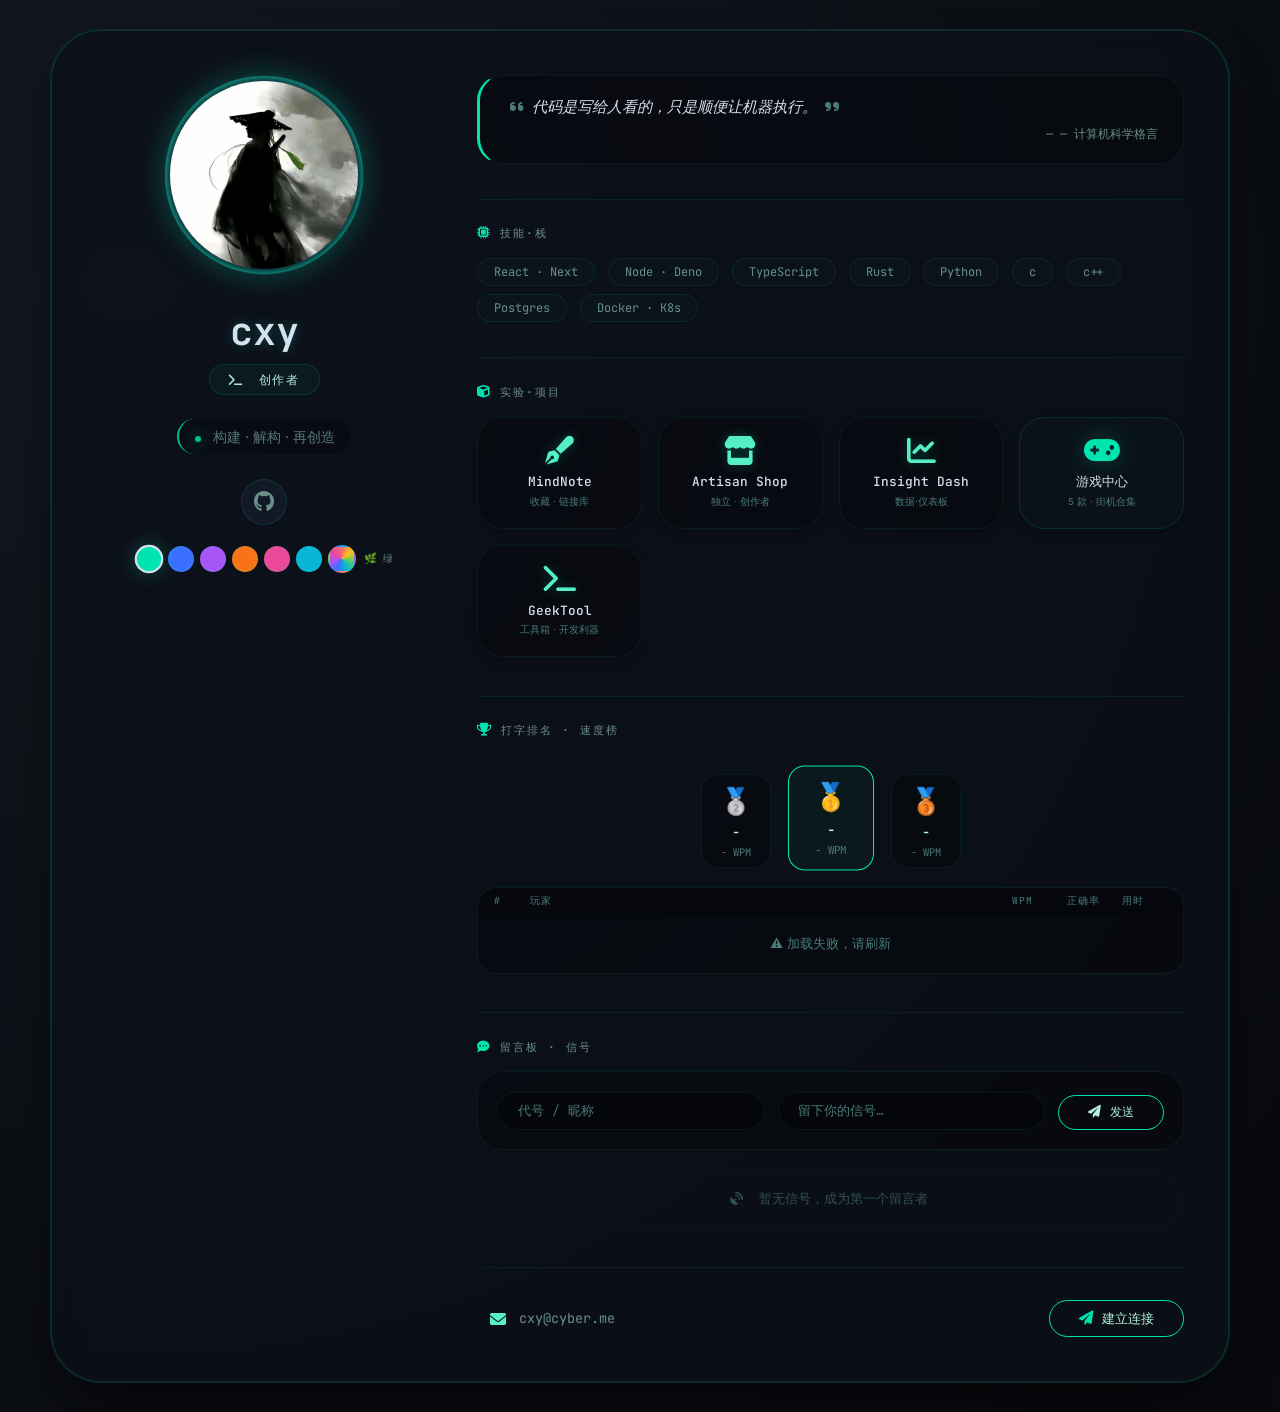
==== commit d1ad2fab: "feat(games): 新增大鱼吃小鱼 + 游戏中心独立入口 - fish.html: 大鱼吃小鱼（canvas 手绘深海、主题色跟随、5 阶段成长、金鱼×3、最高分存档） - games.html" ====
--- a/index.html
+++ b/index.html
@@ -906,30 +906,15 @@
               <span>Insight Dash</span>
               <small>数据·仪表板</small>
             </a>
-            <a href="snakegames.html" class="work-item game-entry">
+            <a href="games.html" class="work-item game-entry">
               <i class="fas fa-gamepad"></i>
-              <span>贪吃蛇</span>
-              <small>经典 · 有趣</small>
+              <span>游戏中心</span>
+              <small>5 款 · 街机合集</small>
             </a>
-            <a href="tetris.html" class="work-item game-entry">
-              <i class="fas fa-cubes"></i>
-              <span>俄罗斯方块</span>
-              <small>经典 · 挑战</small>
-            </a>
-            <a href="tool.html" class="work-item game-entry">
+            <a href="tool.html" class="work-item">
               <i class="fas fa-terminal"></i>
               <span>GeekTool</span>
               <small>工具箱 · 开发利器</small>
-            </a>
-            <a href="type.html" class="work-item game-entry">
-              <i class="fas fa-keyboard"></i>
-              <span>TypeRush</span>
-              <small>打字速度测试</small>
-            </a>
-            <a href="flappy.html" class="work-item game-entry">
-              <i class="fas fa-crow"></i>
-              <span>Flappy</span>
-              <small>极简 · 小鸟</small>
             </a>
           </div>
         </div>
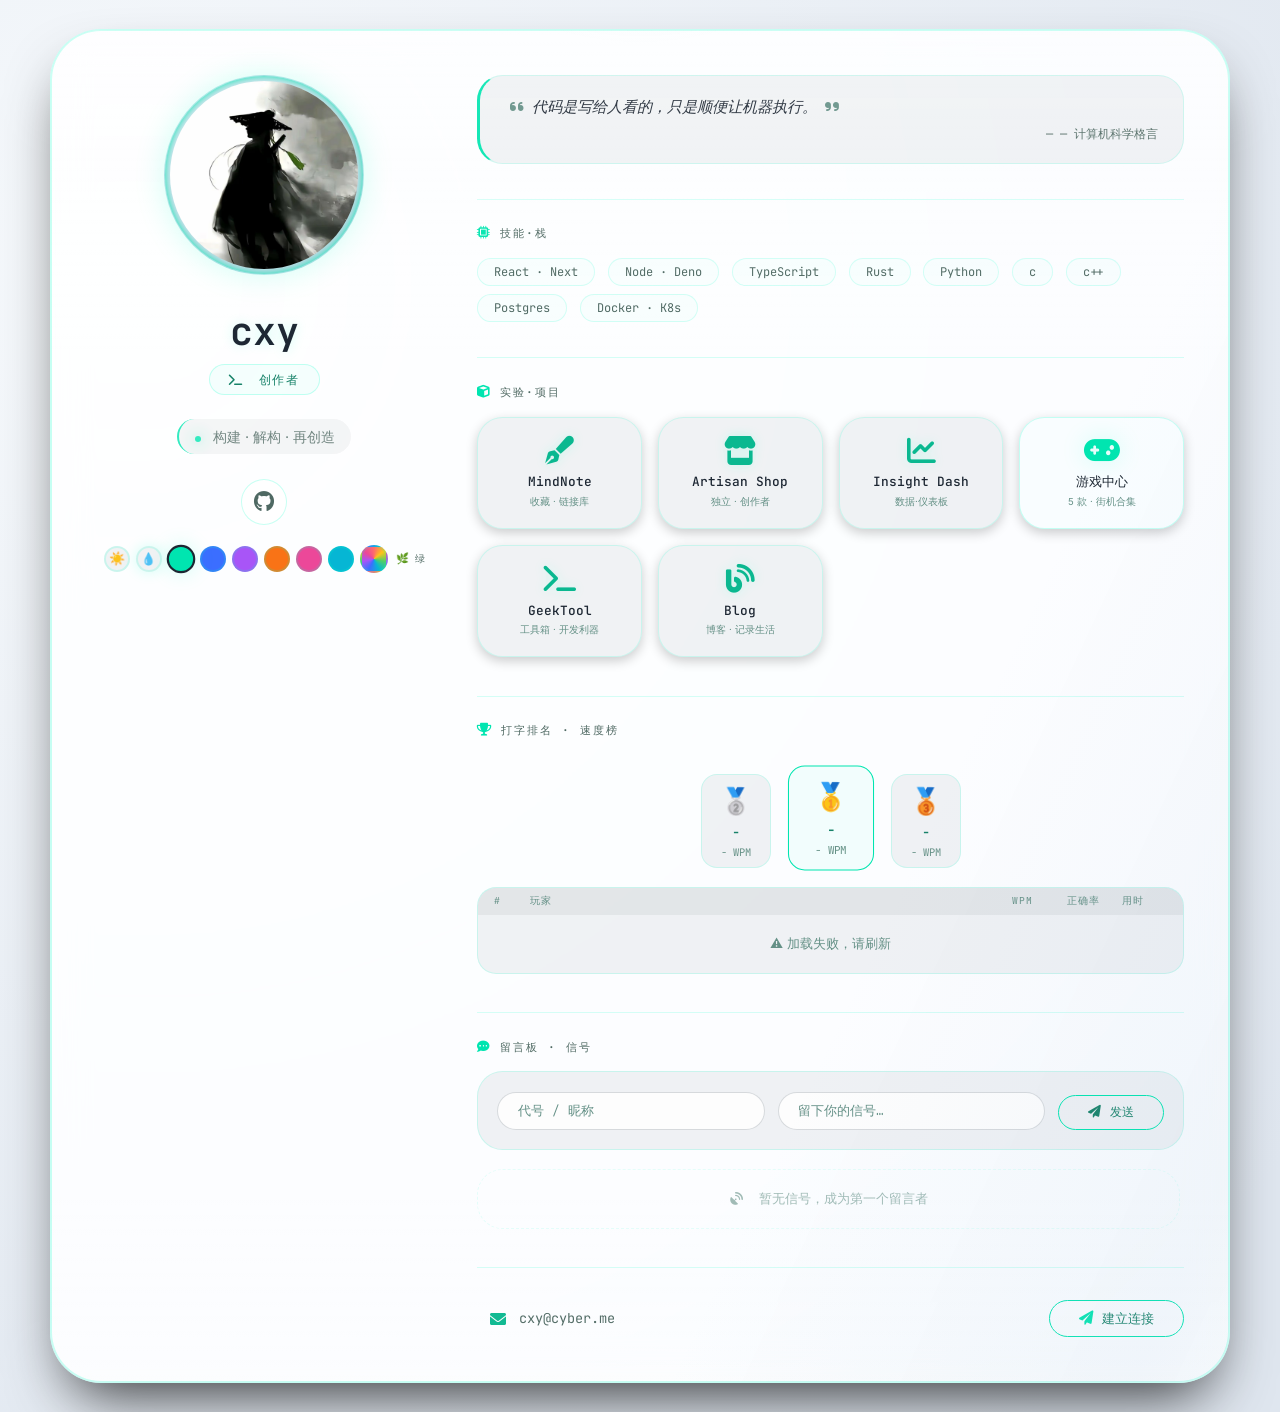
==== commit a698c4c5: "feat(theme): 白天/黑夜模式 + 液态玻璃效果 + Blog 图标 - theme.js/theme.css: html[data-mode] 切换昼夜，文本色按模式重算，跟随系统偏好，多" ====
--- a/index.html
+++ b/index.html
@@ -836,6 +836,28 @@
       .message-delete {
         align-self: flex-end;
       }
+    }
+
+    /* ===== 白天模式：翻亮页面里写死的深色块 ===== */
+    html[data-mode="light"] .avatar-wrapper {
+      background: linear-gradient(145deg, #dfe8f3, #c8d5e6);
+    }
+
+    html[data-mode="light"] .avatar-placeholder {
+      background: #eef2f8;
+      background-image: radial-gradient(circle at 30% 30%, #e2ebf5, #d0dcea);
+    }
+
+    html[data-mode="light"] .social-links a {
+      background: rgba(255, 255, 255, 0.85);
+    }
+
+    html[data-mode="light"] .message-item {
+      background: rgba(255, 255, 255, 0.6);
+    }
+
+    html[data-mode="light"] .rank-header {
+      background: rgba(16, 34, 52, 0.06);
     }
   </style>
 </head>
@@ -916,6 +938,11 @@
               <span>GeekTool</span>
               <small>工具箱 · 开发利器</small>
             </a>
+            <a href="https://blog.eggfish.dpdns.org" class="work-item">
+              <i class="fas fa-blog"></i>
+              <span>Blog</span>
+              <small>博客 · 记录生活</small>
+            </a>
           </div>
         </div>
 
--- a/assets/theme.css
+++ b/assets/theme.css
@@ -35,6 +35,55 @@
     --danger-color: #ff6b6b;
 }
 
+/* ============================================================
+   白天模式：theme.js 在 <html> 上写 data-mode="light"，
+   背景翻亮；主色族由 theme.js 按模式重算（文字压暗、边框加重）
+   ============================================================ */
+html[data-mode="light"] {
+    --text-primary: #1d2733;
+    --bg-body: #e9eef5;
+    --bg-card: rgba(255, 255, 255, 0.88);
+    --bg-input: rgba(16, 34, 52, 0.05);
+    --bg-panel: rgba(16, 34, 52, 0.04);
+    --correct-color: #2f9e44;
+    --incorrect-color: #e03131;
+    --warn-color: #e8590c;
+    --danger-color: #e03131;
+}
+
+/* 页面自己的 body 深色 radial-gradient（同条规则、后加载会赢不了，
+   这里靠 html[data-mode] 提高优先级统一翻亮） */
+html[data-mode="light"] body {
+    background-image: radial-gradient(circle at 10% 20%, #f6f9fc 0%, #dfe6ef 90%);
+}
+
+/* 页面里写死深色底的表单控件，白天模式统一翻亮 */
+html[data-mode="light"] input:not([type="color"]):not(.gt-picker),
+html[data-mode="light"] textarea {
+    background: rgba(255, 255, 255, 0.85) !important;
+    color: var(--text-primary) !important;
+    border-color: rgba(16, 34, 52, 0.16) !important;
+}
+
+html[data-mode="light"] input:not([type="color"]):not(.gt-picker)::placeholder,
+html[data-mode="light"] textarea::placeholder {
+    color: var(--text-muted) !important;
+}
+
+/* 浮动控件在亮底上阴影减淡 */
+html[data-mode="light"] .gt-dock .gt-switch,
+html[data-mode="light"] .gt-pop .gt-switch {
+    box-shadow: 0 12px 30px rgba(30, 50, 70, 0.22);
+}
+
+html[data-mode="light"] .gt-fab {
+    box-shadow: 0 8px 24px rgba(30, 50, 70, 0.22), 0 0 14px var(--primary-glow);
+}
+
+html[data-mode="light"] .gt-pop .gt-switch {
+    background: var(--bg-card);
+}
+
 /* 槽位统一为 flex 容器：否则内部的 inline-flex 会产生行盒下降沿空隙（+4px），把页面顶下去 */
 [data-theme-switcher] {
     display: flex;
@@ -69,6 +118,62 @@
     border-color: var(--text-primary);
     box-shadow: 0 0 18px var(--primary-glow);
     transform: scale(1.1);
+}
+
+/* 白天/黑夜切换钮（色板第一位） */
+.gt-mode {
+    width: 26px;
+    height: 26px;
+    padding: 0;
+    border-radius: 50%;
+    border: 2px solid var(--border-color);
+    background: var(--bg-input);
+    cursor: pointer;
+    font-size: 13px;
+    line-height: 1;
+    display: inline-flex;
+    align-items: center;
+    justify-content: center;
+    flex-shrink: 0;
+    transition: transform 0.18s, box-shadow 0.18s, border-color 0.18s;
+}
+
+.gt-mode:hover {
+    transform: scale(1.15);
+    border-color: var(--primary-border-hover);
+    box-shadow: 0 0 14px var(--primary-glow);
+}
+
+/* 液态玻璃开关钮（色板第二位）：关闭时整体弱化 */
+.gt-lg {
+    width: 26px;
+    height: 26px;
+    padding: 0;
+    border-radius: 50%;
+    border: 2px solid var(--border-color);
+    background: var(--bg-input);
+    cursor: pointer;
+    font-size: 12px;
+    line-height: 1;
+    display: inline-flex;
+    align-items: center;
+    justify-content: center;
+    flex-shrink: 0;
+    transition: transform 0.18s, box-shadow 0.18s, border-color 0.18s, opacity 0.18s, filter 0.18s;
+}
+
+.gt-lg:hover {
+    transform: scale(1.15);
+    border-color: var(--primary-border-hover);
+}
+
+.gt-lg[aria-pressed="true"] {
+    box-shadow: 0 0 14px var(--primary-glow);
+}
+
+.gt-lg[aria-pressed="false"] {
+    opacity: 0.45;
+    filter: saturate(0.35);
 }
 
 .gt-picker-wrap {
@@ -196,6 +301,18 @@
         width: 24px;
         height: 24px;
     }
+
+    .gt-mode {
+        width: 22px;
+        height: 22px;
+        font-size: 11px;
+    }
+
+    .gt-lg {
+        width: 22px;
+        height: 22px;
+        font-size: 10px;
+    }
 }
 
 /* 紧凑形态：窄容器里只占一个圆钮，点开在下方弹出色板 */
@@ -215,6 +332,18 @@
 .gt-pop .gt-fab {
     width: 22px;
     height: 22px;
+}
+
+.gt-pop .gt-mode {
+    width: 22px;
+    height: 22px;
+    font-size: 11px;
+}
+
+.gt-pop .gt-lg {
+    width: 22px;
+    height: 22px;
+    font-size: 10px;
 }
 
 .gt-pop .gt-fab span {
@@ -269,3 +398,210 @@
         display: none;
     }
 }
+
+/* ============================================================
+   液态玻璃（Liquid Glass）：theme.js 在 <html> 上写 data-lg="on"
+   作用于各页面的主卡片（.card / .glass-card）：
+   - ::before 顶部/底部缘光 + 跟随鼠标的镜面高光（--lg-mx/--lg-my）
+   - ::after 悬停时缓慢扫过的液态光泽
+   覆盖的属性只有 backdrop-filter / position，其余用伪元素叠加，
+   不与页面自己的卡片样式打架
+   ============================================================ */
+html[data-lg="on"] .card,
+html[data-lg="on"] .glass-card {
+    --lg-spec: rgba(255, 255, 255, 0.10);
+    --lg-sheen: rgba(255, 255, 255, 0.09);
+    position: relative;
+    backdrop-filter: blur(18px) saturate(190%);
+    -webkit-backdrop-filter: blur(18px) saturate(190%);
+}
+
+/* 白天模式卡片底接近白色，白色高光不可见，换冷色镜面 */
+html[data-lg="on"][data-mode="light"] .card,
+html[data-lg="on"][data-mode="light"] .glass-card {
+    --lg-spec: rgba(140, 175, 215, 0.20);
+    --lg-sheen: rgba(140, 175, 215, 0.22);
+}
+
+html[data-lg="on"] .card::before,
+html[data-lg="on"] .glass-card::before {
+    content: "";
+    position: absolute;
+    inset: 0;
+    border-radius: inherit;
+    pointer-events: none;
+    background:
+        radial-gradient(460px circle at var(--lg-mx, 50%) var(--lg-my, -20%),
+            var(--lg-spec), transparent 62%),
+        linear-gradient(180deg, rgba(255, 255, 255, 0.12), transparent 24%),
+        linear-gradient(0deg, rgba(255, 255, 255, 0.05), transparent 14%);
+}
+
+html[data-lg="on"] .card::after,
+html[data-lg="on"] .glass-card::after {
+    content: "";
+    position: absolute;
+    inset: 0;
+    border-radius: inherit;
+    pointer-events: none;
+    background: linear-gradient(115deg,
+        transparent 34%,
+        var(--lg-sheen) 46%,
+        rgba(255, 255, 255, 0.02) 52%,
+        transparent 64%);
+    background-size: 280% 100%;
+    background-position: 160% 0;
+    animation: lg-sheen 9s ease-in-out infinite;
+    opacity: 0.45;
+    transition: opacity 0.45s;
+}
+
+html[data-lg="on"] .card:hover::after,
+html[data-lg="on"] .glass-card:hover::after {
+    opacity: 1;
+}
+
+@keyframes lg-sheen {
+    0% {
+        background-position: 160% 0;
+    }
+
+    60%,
+    100% {
+        background-position: -160% 0;
+    }
+}
+
+@media (prefers-reduced-motion: reduce) {
+    html[data-lg="on"] .card::after,
+    html[data-lg="on"] .glass-card::after {
+        animation: none;
+    }
+}
+
+/* ============================================================
+   云端战绩面板（assets/scores.js 渲染，各游戏页共用）
+   ============================================================ */
+.cloud-rank {
+    margin-top: 0.8rem;
+    background: var(--bg-input);
+    border: 1px solid var(--border-color);
+    border-radius: 1.2rem;
+    padding: 0.7rem 1rem;
+    text-align: left;
+}
+
+.gsc-head {
+    display: flex;
+    align-items: center;
+    justify-content: space-between;
+    gap: 0.8rem;
+    flex-wrap: wrap;
+    margin-bottom: 0.5rem;
+}
+
+.gsc-title {
+    font-family: 'JetBrains Mono', monospace;
+    font-size: 0.7rem;
+    color: var(--text-secondary);
+    letter-spacing: 1px;
+}
+
+.gsc-title i {
+    color: var(--primary);
+    margin-right: 4px;
+}
+
+.gsc-name {
+    display: inline-flex;
+    align-items: center;
+    gap: 0.4rem;
+    font-family: 'JetBrains Mono', monospace;
+    font-size: 0.65rem;
+    color: var(--text-muted);
+}
+
+.gsc-name input {
+    width: 110px;
+    padding: 0.25rem 0.8rem;
+    border-radius: 30px;
+    border: 1px solid var(--border-color);
+    background: rgba(0, 0, 0, 0.3);
+    color: var(--text-primary);
+    font-family: 'JetBrains Mono', monospace;
+    font-size: 0.7rem;
+    outline: none;
+    transition: border-color 0.3s;
+}
+
+.gsc-name input:focus {
+    border-color: var(--primary);
+    box-shadow: 0 0 16px var(--primary-glow);
+}
+
+.gsc-list {
+    display: flex;
+    flex-direction: column;
+    max-height: 210px;
+    overflow-y: auto;
+    scrollbar-width: thin;
+}
+
+.gsc-row {
+    display: flex;
+    align-items: baseline;
+    gap: 0.6rem;
+    padding: 0.28rem 0.4rem;
+    font-family: 'JetBrains Mono', monospace;
+    font-size: 0.72rem;
+    border-radius: 0.6rem;
+    transition: background 0.15s;
+}
+
+.gsc-row:hover {
+    background: rgba(var(--primary-rgb), 0.02);
+}
+
+.gsc-row.me {
+    background: rgba(var(--primary-rgb), 0.04);
+    border-left: 2px solid var(--primary);
+}
+
+.gsc-no {
+    width: 2.2em;
+    flex-shrink: 0;
+    text-align: center;
+    color: var(--text-muted);
+    font-size: 0.65rem;
+}
+
+.gsc-nm {
+    color: var(--text-accent);
+    font-weight: 500;
+    overflow: hidden;
+    text-overflow: ellipsis;
+    white-space: nowrap;
+}
+
+.gsc-dt {
+    color: var(--text-muted);
+    font-size: 0.6rem;
+    overflow: hidden;
+    text-overflow: ellipsis;
+    white-space: nowrap;
+}
+
+.gsc-sc {
+    margin-left: auto;
+    color: var(--primary);
+    font-weight: 600;
+    flex-shrink: 0;
+}
+
+.gsc-empty {
+    padding: 0.8rem 0.4rem;
+    text-align: center;
+    color: var(--text-muted);
+    font-family: 'JetBrains Mono', monospace;
+    font-size: 0.68rem;
+}
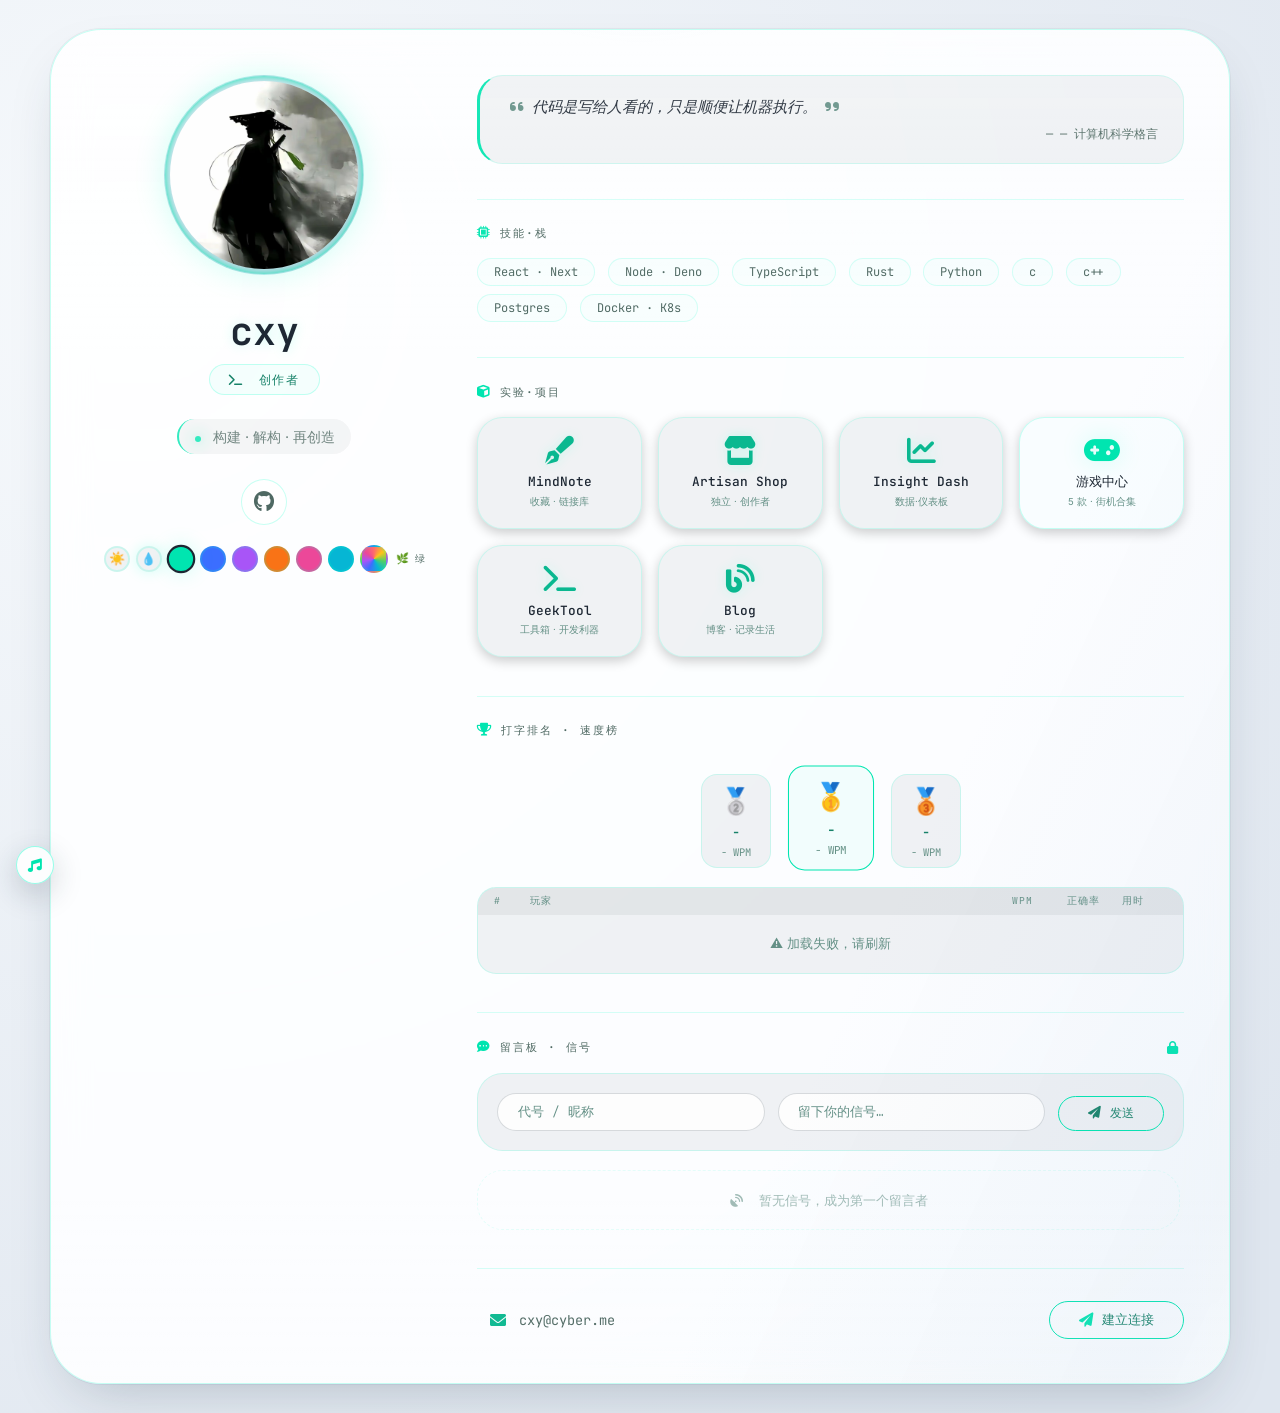
==== commit f14c0a17: "feat(admin): 留言删除鉴权 + 独立后台管理程序 - admin.html: 密钥登录的后台（游戏战绩/打字排名 查改删、留言删除、数据总览） - index.html: 留言板加管理模式" ====
--- a/index.html
+++ b/index.html
@@ -984,7 +984,12 @@
 
         <!-- 留言板 -->
         <div class="guestbook-section">
-          <div class="section-label"><i class="fas fa-comment-dots"></i> 留言板 · 信号</div>
+          <div class="section-label">
+            <i class="fas fa-comment-dots"></i> 留言板 · 信号
+            <button id="gbAdminBtn" type="button"
+              style="margin-left:auto;background:none;border:none;color:var(--text-muted);cursor:pointer;font-size:0.8rem;padding:0.1rem 0.4rem;border-radius:30px;transition:0.2s;"
+              title="管理模式（删除留言）"><i class="fas fa-lock"></i></button>
+          </div>
           <div class="guestbook-area">
             <form class="guestbook-form" id="guestbookForm">
               <div class="form-row">
@@ -1092,16 +1097,49 @@
       async function deleteMessage(id) {
         try {
           const resp = await fetch(`${API_BASE}/messages/${id}`, {
-            method: 'DELETE'
+            method: 'DELETE',
+            headers: { 'X-Admin-Token': sessionStorage.getItem('admin_token') || '' }
           });
+          if (resp.status === 401) {
+            sessionStorage.removeItem('admin_token');
+            syncAdminBtn();
+            throw new Error('管理密钥不正确');
+          }
           if (!resp.ok) throw new Error('删除失败');
           return true;
         } catch (error) {
           console.warn('删除留言失败:', error);
-          alert('⚠️ 删除失败，请重试');
+          alert('⚠️ ' + error.message);
           return false;
         }
       }
+
+      // 管理模式：有密钥才显示删除按钮（校验在服务端做）
+      function adminOn() { return !!sessionStorage.getItem('admin_token'); }
+      function syncAdminBtn() {
+        const btn = document.getElementById('gbAdminBtn');
+        if (!btn) return;
+        btn.innerHTML = adminOn() ? '<i class="fas fa-lock-open"></i>' : '<i class="fas fa-lock"></i>';
+        btn.title = adminOn() ? '退出管理模式' : '管理模式（删除留言）';
+        btn.style.color = adminOn() ? 'var(--primary)' : '';
+      }
+      (function () {
+        const btn = document.getElementById('gbAdminBtn');
+        if (!btn) return;
+        btn.addEventListener('click', function () {
+          if (adminOn()) {
+            sessionStorage.removeItem('admin_token');
+          } else {
+            const tk = prompt('输入管理密钥（与后台管理一致）');
+            if (tk === null) return;
+            if (!tk.trim()) { alert('密钥不能为空'); return; }
+            sessionStorage.setItem('admin_token', tk.trim());
+          }
+          syncAdminBtn();
+          loadMessages();
+        });
+        syncAdminBtn();
+      })();
 
       function formatTime(timestamp) {
         const date = new Date(timestamp);
@@ -1128,6 +1166,7 @@
         const sorted = [...messages].sort((a, b) => (b.created_at || b.time || 0) - (a.created_at || a.time || 0));
 
         let html = '';
+        const showDel = adminOn();
         sorted.forEach(msg => {
           const name = msg.name || '匿名';
           const text = msg.text || '…';
@@ -1144,7 +1183,7 @@
                         </div>
                         <div class="message-text">${escapeHtml(text)}</div>
                     </div>
-                    <button class="message-delete" data-id="${id}" title="删除信号"><i class="fas fa-trash-alt"></i></button>
+                    ${showDel ? '<button class="message-delete" data-id="' + id + '" title="删除信号"><i class="fas fa-trash-alt"></i></button>' : ''}
                 </div>
             `;
         });
--- a/assets/theme.css
+++ b/assets/theme.css
@@ -63,6 +63,12 @@
     background: rgba(255, 255, 255, 0.85) !important;
     color: var(--text-primary) !important;
     border-color: rgba(16, 34, 52, 0.16) !important;
+}
+
+/* 各页面给黑夜模式手调的重黑投影，白天模式换轻盈的冷灰 */
+html[data-mode="light"] .card,
+html[data-mode="light"] .glass-card {
+    box-shadow: 0 24px 60px -24px rgba(30, 50, 70, 0.28), 0 0 0 1px rgba(30, 50, 70, 0.05);
 }
 
 html[data-mode="light"] input:not([type="color"]):not(.gt-picker)::placeholder,
@@ -605,3 +611,367 @@
     font-family: 'JetBrains Mono', monospace;
     font-size: 0.68rem;
 }
+
+/* ============================================================
+   全站音乐播放器（assets/player.js，左下角浮窗）
+   ============================================================ */
+.gt-player {
+    position: fixed;
+    left: 16px;
+    bottom: 16px;
+    z-index: 9997;
+    display: flex;
+    align-items: flex-end;
+    gap: 8px;
+    font-family: 'JetBrains Mono', monospace;
+}
+
+.gt-pfab {
+    width: 38px;
+    height: 38px;
+    border-radius: 50%;
+    cursor: pointer;
+    border: 1px solid var(--primary-border-hover);
+    background: var(--bg-card);
+    backdrop-filter: blur(12px);
+    -webkit-backdrop-filter: blur(12px);
+    box-shadow: 0 8px 24px rgba(0, 0, 0, 0.5), 0 0 18px var(--primary-glow);
+    display: flex;
+    align-items: center;
+    justify-content: center;
+    transition: transform 0.18s, box-shadow 0.18s;
+    flex-shrink: 0;
+    position: relative;
+    color: var(--primary);
+    font-size: 0.85rem;
+}
+
+.gt-pfab:hover {
+    transform: scale(1.08);
+}
+
+/* 播放中：音符换成跳动的均衡器 */
+.gt-pfab .gt-peq {
+    display: none;
+    align-items: flex-end;
+    gap: 2px;
+    height: 14px;
+}
+
+.gt-pfab .gt-peq i {
+    width: 3px;
+    background: var(--primary);
+    border-radius: 2px;
+    box-shadow: 0 0 8px var(--primary-glow);
+    animation: gt-eq 0.9s ease-in-out infinite;
+}
+
+.gt-pfab .gt-peq i:nth-child(2) {
+    animation-delay: 0.25s;
+}
+
+.gt-pfab .gt-peq i:nth-child(3) {
+    animation-delay: 0.5s;
+}
+
+.gt-pfab.playing .gt-pnote {
+    display: none;
+}
+
+.gt-pfab.playing .gt-peq {
+    display: flex;
+}
+
+@keyframes gt-eq {
+
+    0%,
+    100% {
+        height: 4px;
+    }
+
+    50% {
+        height: 14px;
+    }
+}
+
+@media (prefers-reduced-motion: reduce) {
+    .gt-pfab .gt-peq i {
+        animation: none;
+        height: 9px;
+    }
+}
+
+.gt-pcard {
+    width: 280px;
+    background: var(--bg-card);
+    backdrop-filter: blur(14px) saturate(180%);
+    -webkit-backdrop-filter: blur(14px) saturate(180%);
+    border: 1px solid var(--primary-border);
+    border-radius: 1.2rem;
+    padding: 0.8rem 0.9rem 0.7rem;
+    box-shadow: 0 14px 40px rgba(0, 0, 0, 0.6), 0 0 0 1px var(--primary-border) inset;
+    color: var(--text-primary);
+}
+
+.gt-pcard[hidden] {
+    display: none;
+}
+
+.gt-player.open .gt-pcard {
+    display: block;
+    animation: gt-pop 0.18s ease;
+}
+
+.gt-player:not(.open) .gt-pcard {
+    display: none;
+}
+
+.gt-phead {
+    display: flex;
+    align-items: center;
+    gap: 0.6rem;
+    min-width: 0;
+}
+
+.gt-pdisc {
+    font-size: 1.3rem;
+    color: var(--primary);
+    text-shadow: 0 0 14px var(--primary-glow);
+    flex-shrink: 0;
+}
+
+.gt-pmeta {
+    display: flex;
+    flex-direction: column;
+    min-width: 0;
+}
+
+.gt-pname {
+    font-size: 0.78rem;
+    font-weight: 600;
+    color: var(--text-primary);
+    overflow: hidden;
+    text-overflow: ellipsis;
+    white-space: nowrap;
+}
+
+.gt-partist {
+    font-size: 0.62rem;
+    color: var(--text-muted);
+    overflow: hidden;
+    text-overflow: ellipsis;
+    white-space: nowrap;
+}
+
+.gt-pseek {
+    width: 100%;
+    margin: 0.7rem 0 0.15rem;
+    appearance: none;
+    -webkit-appearance: none;
+    height: 4px;
+    border-radius: 4px;
+    background: rgba(var(--primary-rgb), 0.15);
+    cursor: pointer;
+}
+
+.gt-pseek::-webkit-slider-thumb {
+    appearance: none;
+    -webkit-appearance: none;
+    width: 11px;
+    height: 11px;
+    border-radius: 50%;
+    background: var(--primary);
+    box-shadow: 0 0 10px var(--primary-glow);
+}
+
+.gt-pseek::-moz-range-thumb {
+    width: 11px;
+    height: 11px;
+    border: none;
+    border-radius: 50%;
+    background: var(--primary);
+}
+
+.gt-ptimes {
+    display: flex;
+    justify-content: space-between;
+    font-size: 0.58rem;
+    color: var(--text-muted);
+}
+
+.gt-pctl {
+    display: flex;
+    align-items: center;
+    gap: 0.35rem;
+    margin-top: 0.45rem;
+}
+
+.gt-pspace {
+    flex: 1;
+}
+
+.gt-pbtn {
+    width: 28px;
+    height: 28px;
+    padding: 0;
+    border: 1px solid transparent;
+    border-radius: 50%;
+    background: transparent;
+    color: var(--text-secondary);
+    font-size: 0.72rem;
+    cursor: pointer;
+    transition: 0.15s;
+    flex-shrink: 0;
+}
+
+.gt-pbtn:hover {
+    color: var(--text-accent);
+    border-color: var(--border-color);
+}
+
+.gt-pbtn i.on {
+    color: var(--primary);
+    text-shadow: 0 0 10px var(--primary-glow);
+}
+
+.gt-pplay {
+    width: 34px;
+    height: 34px;
+    font-size: 0.85rem;
+    border: 1px solid var(--primary-border);
+    color: var(--text-accent);
+}
+
+.gt-pplay:hover {
+    background: rgba(var(--primary-rgb), 0.06);
+}
+
+.gt-pvolicon {
+    font-size: 0.68rem;
+    color: var(--text-muted);
+    margin-right: 0.1rem;
+}
+
+.gt-pvol {
+    width: 58px;
+    appearance: none;
+    -webkit-appearance: none;
+    height: 4px;
+    border-radius: 4px;
+    background: rgba(var(--primary-rgb), 0.15);
+    cursor: pointer;
+}
+
+.gt-pvol::-webkit-slider-thumb {
+    appearance: none;
+    -webkit-appearance: none;
+    width: 9px;
+    height: 9px;
+    border-radius: 50%;
+    background: var(--primary);
+}
+
+.gt-pvol::-moz-range-thumb {
+    width: 9px;
+    height: 9px;
+    border: none;
+    border-radius: 50%;
+    background: var(--primary);
+}
+
+.gt-plist {
+    margin-top: 0.6rem;
+    border-top: 1px solid var(--border-color);
+    padding-top: 0.4rem;
+    max-height: 180px;
+    overflow-y: auto;
+    scrollbar-width: thin;
+}
+
+.gt-plist[hidden] {
+    display: none;
+}
+
+.gt-ptr {
+    display: flex;
+    align-items: baseline;
+    gap: 0.5rem;
+    width: 100%;
+    padding: 0.3rem 0.45rem;
+    border: none;
+    border-radius: 0.6rem;
+    background: transparent;
+    font-family: inherit;
+    font-size: 0.68rem;
+    color: var(--text-secondary);
+    cursor: pointer;
+    text-align: left;
+    transition: 0.15s;
+}
+
+.gt-ptr:hover {
+    background: rgba(var(--primary-rgb), 0.04);
+    color: var(--text-primary);
+}
+
+.gt-ptr.cur {
+    background: rgba(var(--primary-rgb), 0.05);
+    color: var(--text-accent);
+}
+
+.gt-ptr-no {
+    width: 1.6em;
+    flex-shrink: 0;
+    text-align: center;
+    font-size: 0.6rem;
+    color: var(--text-muted);
+}
+
+.gt-ptr-t {
+    overflow: hidden;
+    text-overflow: ellipsis;
+    white-space: nowrap;
+}
+
+.gt-ptr-t small {
+    color: var(--warn-color);
+    font-size: 0.55rem;
+}
+
+.gt-ptr-a {
+    margin-left: auto;
+    font-size: 0.58rem;
+    color: var(--text-muted);
+    flex-shrink: 0;
+    overflow: hidden;
+    text-overflow: ellipsis;
+    white-space: nowrap;
+    max-width: 40%;
+}
+
+html[data-mode="light"] .gt-pfab,
+html[data-mode="light"] .gt-pcard {
+    box-shadow: 0 10px 30px rgba(30, 50, 70, 0.22);
+}
+
+@media (max-width: 480px) {
+    .gt-player {
+        left: 10px;
+        bottom: 10px;
+    }
+
+    .gt-pfab {
+        width: 34px;
+        height: 34px;
+    }
+
+    .gt-pcard {
+        width: min(260px, calc(100vw - 68px));
+    }
+}
+
+@media print {
+    .gt-player {
+        display: none;
+    }
+}
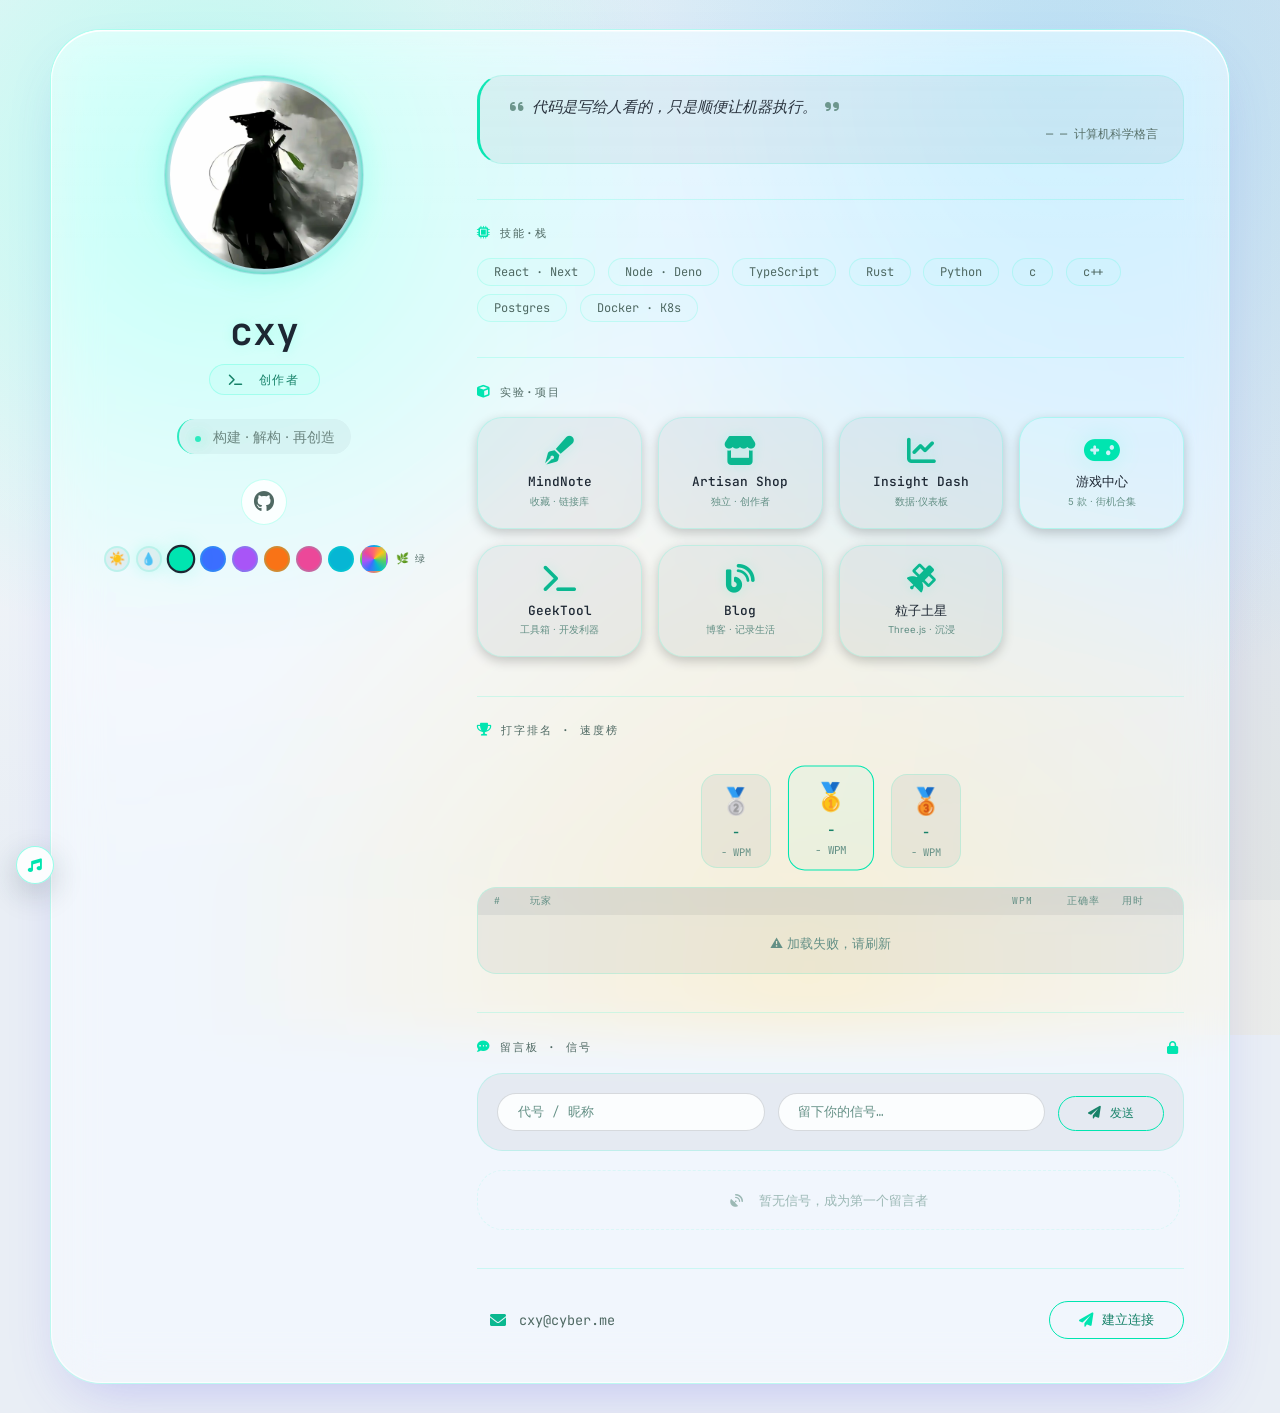
==== commit 606f9b0e: "feat(saturn): 粒子土星接入站点（saturn.html + 首页入口） - Saturn.html 重命名为 saturn.html，左下角加返回主页链接（金色同风格） - 首页实验区新" ====
--- a/index.html
+++ b/index.html
@@ -943,6 +943,11 @@
               <span>Blog</span>
               <small>博客 · 记录生活</small>
             </a>
+            <a href="saturn.html" class="work-item">
+              <i class="fas fa-satellite"></i>
+              <span>粒子土星</span>
+              <small>Three.js · 沉浸</small>
+            </a>
           </div>
         </div>
 
--- a/assets/theme.css
+++ b/assets/theme.css
@@ -407,28 +407,62 @@
 
 /* ============================================================
    液态玻璃（Liquid Glass）：theme.js 在 <html> 上写 data-lg="on"
-   作用于各页面的主卡片（.card / .glass-card）：
-   - ::before 顶部/底部缘光 + 跟随鼠标的镜面高光（--lg-mx/--lg-my）
-   - ::after 悬停时缓慢扫过的液态光泽
-   覆盖的属性只有 backdrop-filter / position，其余用伪元素叠加，
-   不与页面自己的卡片样式打架
+   配方参考 blog.eggfish.dpdns.org：
+   1) body 底层放缓慢漂移的彩色光斑（玻璃要有东西可透）
+   2) 卡片：半透明底 + 大半径 blur + 白色半透明描边（暗 white/14）
+   3) ::before 顶部高光 + 跟随鼠标的镜面高光（--lg-mx/--lg-my）
+   4) ::after 缓慢扫过的液态光泽
    ============================================================ */
+
+/* --- 1) 彩色光斑背景（主题色 + 靛蓝/品红补色，随 46s 缓慢漂移） --- */
+html[data-lg="on"] body {
+    background-image:
+        radial-gradient(circle at 18% 22%, rgba(var(--primary-rgb), 0.22), transparent 42%),
+        radial-gradient(circle at 82% 10%, rgba(99, 102, 241, 0.18), transparent 46%),
+        radial-gradient(circle at 55% 94%, rgba(236, 72, 153, 0.12), transparent 50%),
+        radial-gradient(circle at 10% 20%, #13171f 0%, #080a0e 90%);
+    background-size: 90% 90%, 100% 100%, 115% 115%, 100% 100%;
+    background-repeat: no-repeat;
+    background-attachment: fixed;
+    animation: lg-blobs 46s ease-in-out infinite alternate;
+}
+
+@keyframes lg-blobs {
+    from {
+        background-position: 0% 0%, 0% 0%, 0% 0%, 0 0;
+    }
+
+    to {
+        background-position: 14% 18%, -16% 12%, 9% -14%, 0 0;
+    }
+}
+
+/* 白天：淡彩光斑打在浅底上（sky/琥珀，对应博客的 sky-300→yellow-200） */
+html[data-lg="on"][data-mode="light"] body {
+    background-image:
+        radial-gradient(circle at 18% 22%, rgba(var(--primary-rgb), 0.26), transparent 42%),
+        radial-gradient(circle at 82% 10%, rgba(56, 189, 248, 0.25), transparent 46%),
+        radial-gradient(circle at 55% 94%, rgba(251, 191, 36, 0.20), transparent 50%),
+        radial-gradient(circle at 10% 20%, #f6f9fc 0%, #dfe6ef 90%);
+}
+
+/* --- 2) 卡片玻璃：底更透、blur 更大，白描边走 ::before 内阴影 --- */
 html[data-lg="on"] .card,
 html[data-lg="on"] .glass-card {
-    --lg-spec: rgba(255, 255, 255, 0.10);
-    --lg-sheen: rgba(255, 255, 255, 0.09);
     position: relative;
-    backdrop-filter: blur(18px) saturate(190%);
-    -webkit-backdrop-filter: blur(18px) saturate(190%);
-}
-
-/* 白天模式卡片底接近白色，白色高光不可见，换冷色镜面 */
+    background: rgba(15, 21, 32, 0.52);
+    backdrop-filter: blur(24px) saturate(180%);
+    -webkit-backdrop-filter: blur(24px) saturate(180%);
+    box-shadow: 0 24px 60px -18px rgba(0, 0, 0, 0.6);
+}
+
 html[data-lg="on"][data-mode="light"] .card,
 html[data-lg="on"][data-mode="light"] .glass-card {
-    --lg-spec: rgba(140, 175, 215, 0.20);
-    --lg-sheen: rgba(140, 175, 215, 0.22);
-}
-
+    background: rgba(255, 255, 255, 0.46);
+    box-shadow: 0 24px 60px -22px rgba(79, 70, 229, 0.28);
+}
+
+/* --- 3) 缘光层：白描边 + 顶部高光（鼠标镜面/流光扫描已移除） --- */
 html[data-lg="on"] .card::before,
 html[data-lg="on"] .glass-card::before {
     content: "";
@@ -436,51 +470,21 @@
     inset: 0;
     border-radius: inherit;
     pointer-events: none;
-    background:
-        radial-gradient(460px circle at var(--lg-mx, 50%) var(--lg-my, -20%),
-            var(--lg-spec), transparent 62%),
-        linear-gradient(180deg, rgba(255, 255, 255, 0.12), transparent 24%),
-        linear-gradient(0deg, rgba(255, 255, 255, 0.05), transparent 14%);
-}
-
-html[data-lg="on"] .card::after,
-html[data-lg="on"] .glass-card::after {
-    content: "";
-    position: absolute;
-    inset: 0;
-    border-radius: inherit;
-    pointer-events: none;
-    background: linear-gradient(115deg,
-        transparent 34%,
-        var(--lg-sheen) 46%,
-        rgba(255, 255, 255, 0.02) 52%,
-        transparent 64%);
-    background-size: 280% 100%;
-    background-position: 160% 0;
-    animation: lg-sheen 9s ease-in-out infinite;
-    opacity: 0.45;
-    transition: opacity 0.45s;
-}
-
-html[data-lg="on"] .card:hover::after,
-html[data-lg="on"] .glass-card:hover::after {
-    opacity: 1;
-}
-
-@keyframes lg-sheen {
-    0% {
-        background-position: 160% 0;
-    }
-
-    60%,
-    100% {
-        background-position: -160% 0;
-    }
+    box-shadow:
+        inset 0 0 0 1px rgba(255, 255, 255, 0.14),
+        inset 0 1.5px 0 rgba(255, 255, 255, 0.26);
+    background: linear-gradient(180deg, rgba(255, 255, 255, 0.09), transparent 16%);
+}
+
+html[data-lg="on"][data-mode="light"] .card::before,
+html[data-lg="on"][data-mode="light"] .glass-card::before {
+    box-shadow:
+        inset 0 0 0 1px rgba(255, 255, 255, 0.7),
+        inset 0 1.5px 0 rgba(255, 255, 255, 0.95);
 }
 
 @media (prefers-reduced-motion: reduce) {
-    html[data-lg="on"] .card::after,
-    html[data-lg="on"] .glass-card::after {
+    html[data-lg="on"] body {
         animation: none;
     }
 }
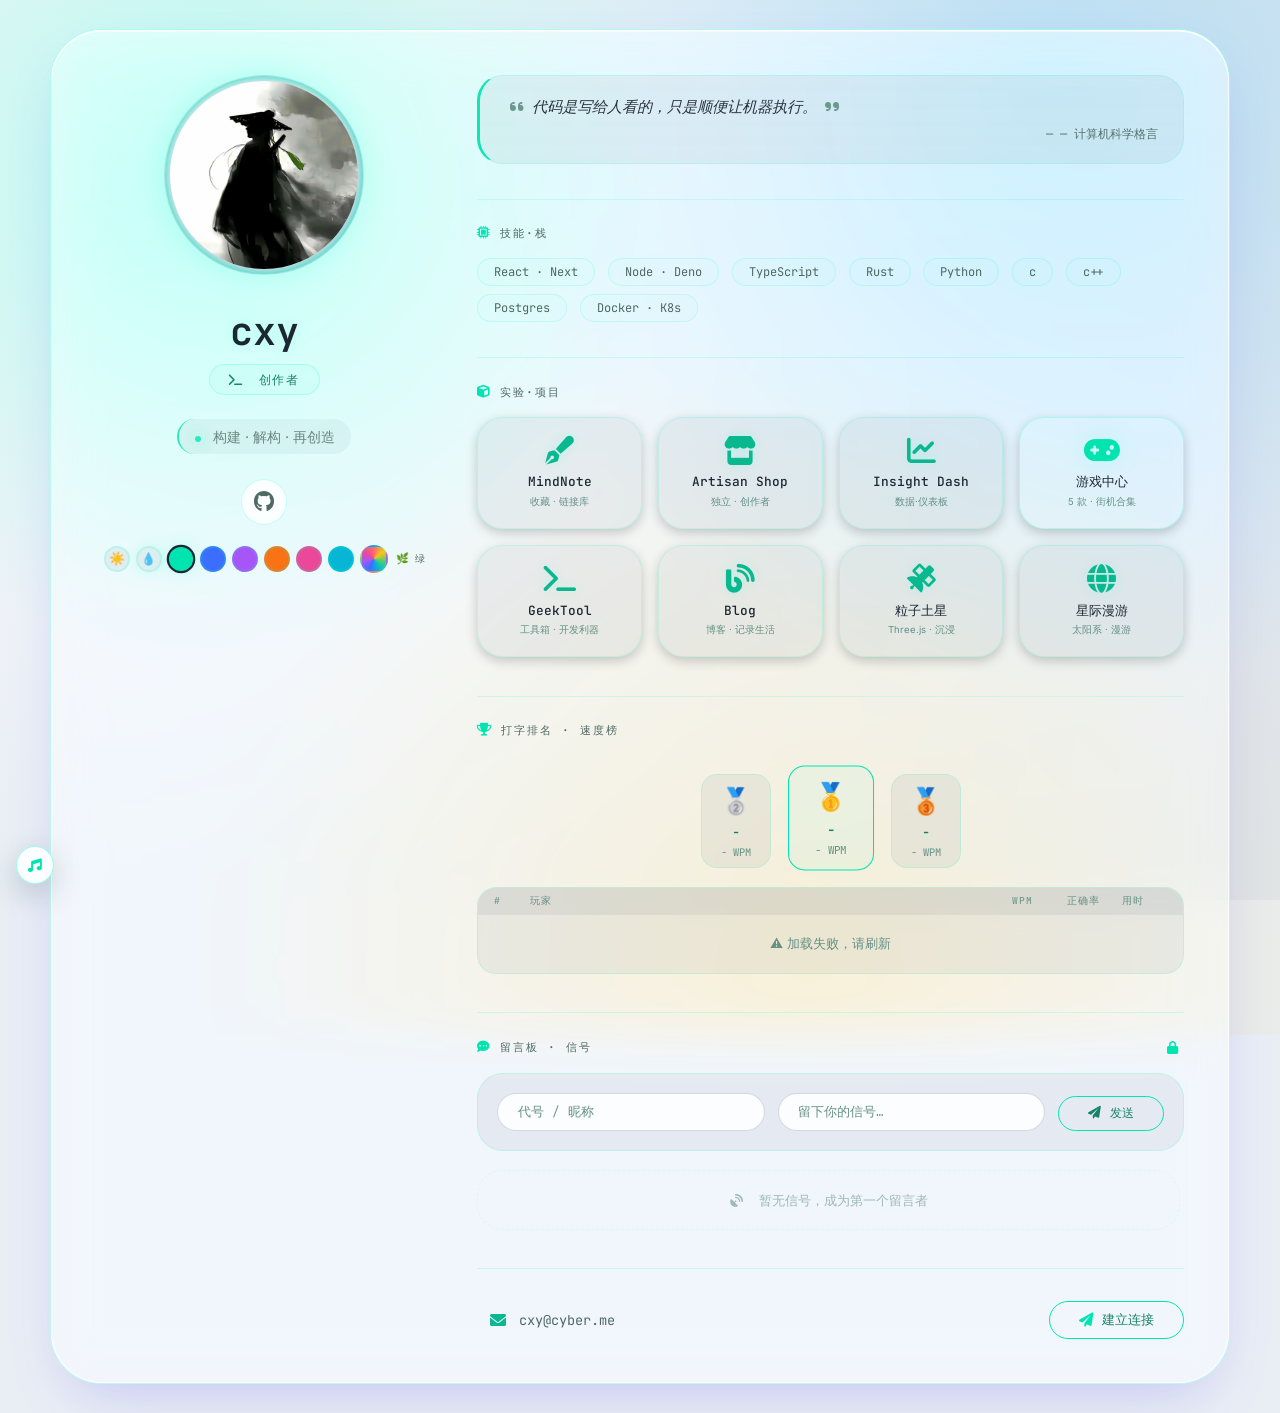
==== commit e4119c26: "feat(planet): 星际漫游 · Three.js 太阳系漫游页 - 太阳+六大行星全程序化贴图（canvas 生成：条纹/陨石坑/大陆云层/土星环含卡西尼缝） - 地球带云层/大气/月球，木" ====
--- a/index.html
+++ b/index.html
@@ -948,6 +948,11 @@
               <span>粒子土星</span>
               <small>Three.js · 沉浸</small>
             </a>
+            <a href="planet.html" class="work-item">
+              <i class="fas fa-globe"></i>
+              <span>星际漫游</span>
+              <small>太阳系 · 漫游</small>
+            </a>
           </div>
         </div>
 
